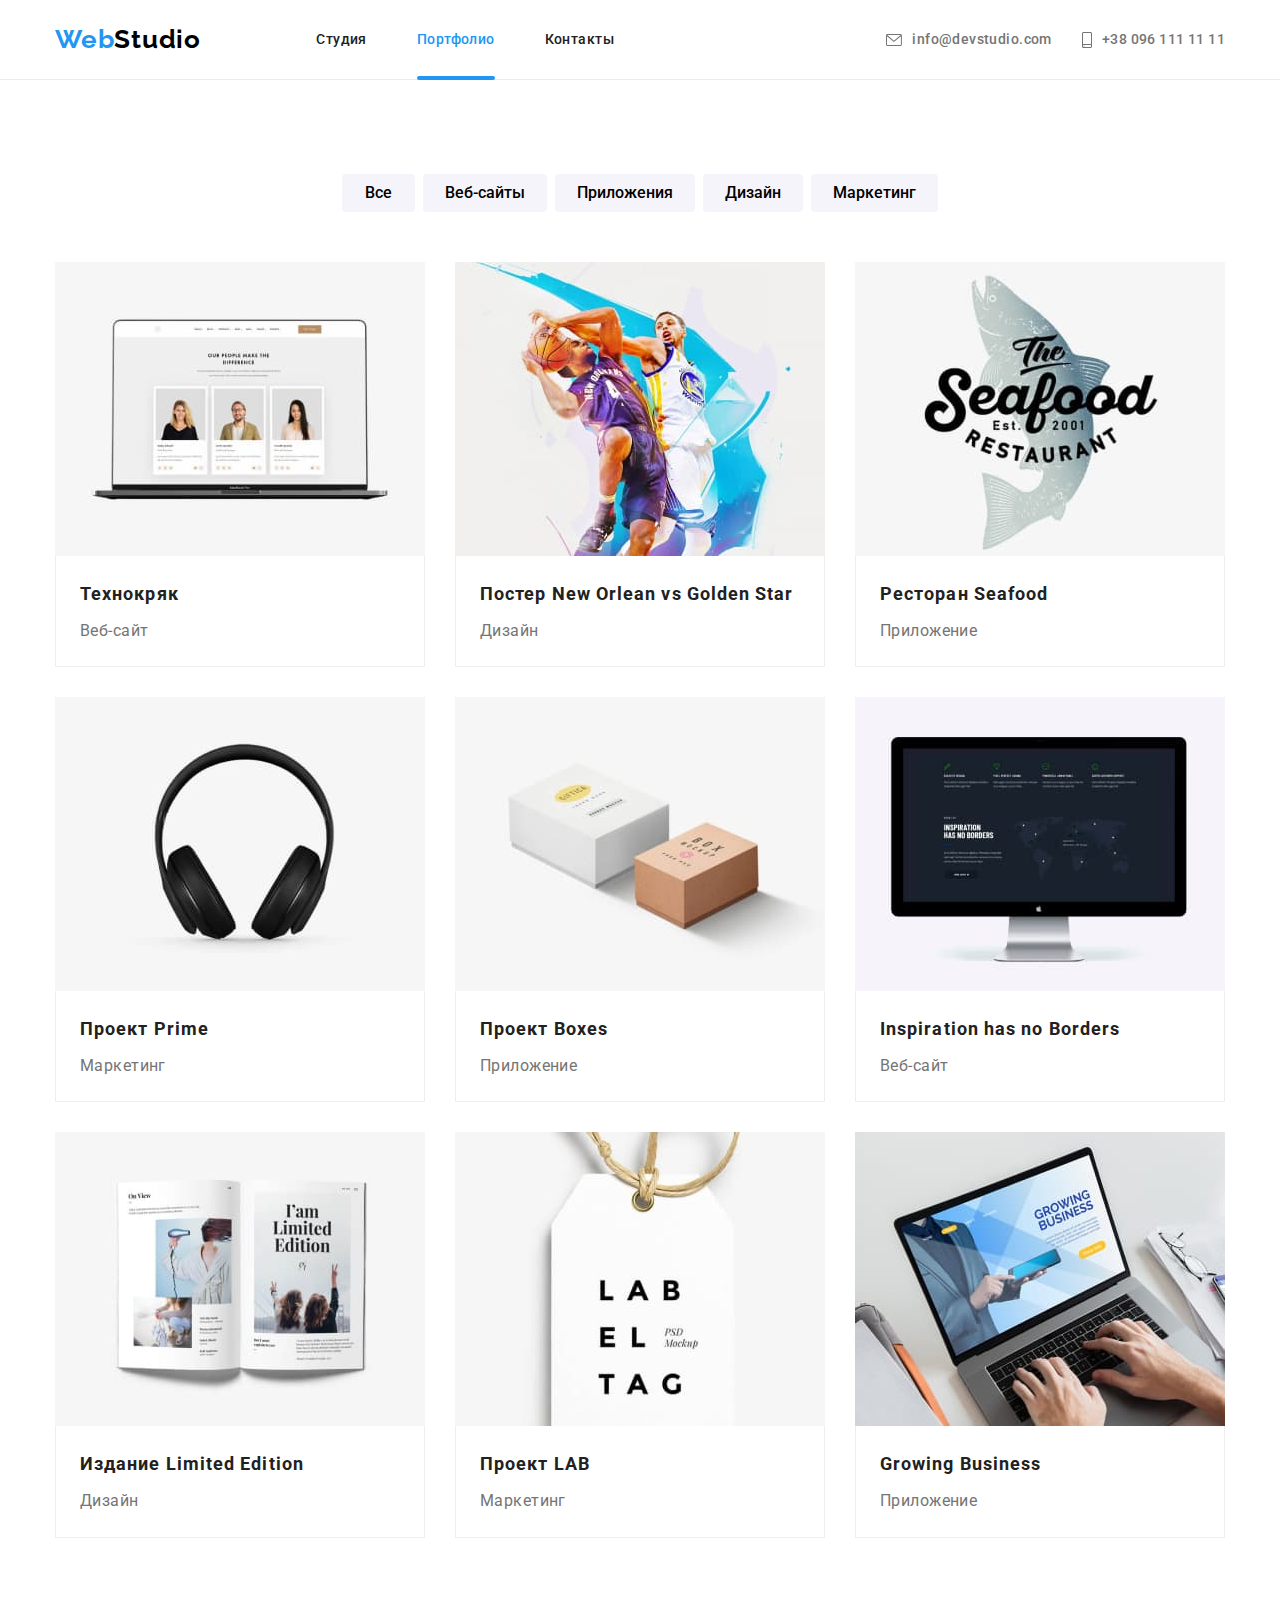
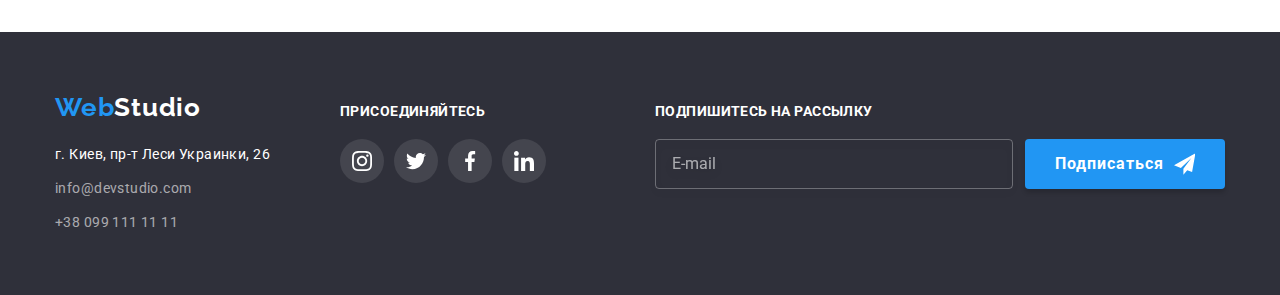
==== portfolio.html @ d661b248 "started" ====
<!DOCTYPE html>
<html lang="ru">

<head>
    <meta charset="UTF-8">
    <meta http-equiv="X-UA-Compatible" content="IE=edge">
    <meta name="viewport" content="width=device-width, initial-scale=1.0">
    <title>Портфолио</title>
    
    <link rel="preconnect" href="https://fonts.googleapis.com">
    <link rel="preconnect" href="https://fonts.gstatic.com" crossorigin>
    <link href="https://fonts.googleapis.com/css2?family=Montserrat:wght@400;700&family=Raleway:wght@700&family=Roboto:wght@400;500;700;900&display=swap" rel="stylesheet">
    <!-- Oleo Script -->
    <link rel="preconnect" href="https://fonts.googleapis.com">
    <link rel="preconnect" href="https://fonts.gstatic.com" crossorigin>
    <link href="https://fonts.googleapis.com/css2?family=Montserrat:wght@400;700&family=Oleo+Script:wght@400;700&family=Raleway:wght@700&family=Roboto:wght@400;500;700;900&display=swap" rel="stylesheet">
    <link rel="stylesheet" href="https://cdnjs.cloudflare.com/ajax/libs/modern-normalize/1.1.0/modern-normalize.min.css">
    <link rel="stylesheet" href="./css/common.css">
    <link rel="stylesheet" href="./css/portfolio.css">
    <link rel="stylesheet" href="https://cdnjs.cloudflare.com/ajax/libs/animate.css/4.1.1/animate.min.css" />
    <link href="https://unpkg.com/aos@2.3.1/dist/aos.css" rel="stylesheet">
</head>

<body>
    <!--Шапка сайта-->
    <header class="page-header">
        <div class="container">
            <a href="/" class="logo">
                <span class="logo-part-one" lang="en">Web</span><span class="logo-part-two" lang="en">Studio</span>
            </a>
            <!--Навигация-->
    
            <nav>
                <ul class="site-nav list">
                    <li class="site-nav-item"><a href="./index.html" class="site-nav-link">Студия</a></li>
                    <li class="site-nav-item "><a href="./portfolio.html" class="site-nav-link current">Портфолио</a></li>
                    <li class="site-nav-item"><a href="" class="site-nav-link">Контакты</a></li>
    
                </ul>
            </nav>
    
    
            <ul class="contacts list">
                <li class="contact"><a href="mailto:info@devstudio.com" class="contact-link"><svg class="contact-link-icon"
                            width="16" height="12">
                            <use href="./images/icons.svg#icon-envelope-hover"></use>
                        </svg>info@devstudio.com</a></li>
                <li class="contact"><a href="tel:+380961111111" class="contact-link"><svg class="contact-link-icon" width="10"
                            height="16">
                            <use href="./images/icons.svg#icon-smartphone"></use>
                        </svg>+38 096 111 11 11</a></li>
            </ul>
        </div>  
    </header>
    <main>
       <!-- Buttons -->
        <section class="portfolio section">
            <div class="container">
                <h1 class="visually-hidden" lang="ru">Портфолио</h1>
                    <ul class="buttons list">
                        <li class="btn-item"><button type="button" class="btn-portfolio">Все</button></li>
                        <li class="btn-item"><button type="button" class="btn-portfolio">Веб-сайты</button></li>
                        <li class="btn-item"><button type="button" class="btn-portfolio">Приложения</button></li>
                        <li class="btn-item"><button type="button" class="btn-portfolio">Дизайн</button></li>
                        <li class="btn-item"><button type="button" class="btn-portfolio">Маркетинг</button></li>
                    </ul>
        <!-- Projects -->

                    <ul class="projects list">
                        <li class="project-item">
                           
                            <a class="project-link" href="">
                                <div class="project-thumb">
                                <img width="370" src="./images-porfolio/pr1.jpg" alt="laptop">
                                <div class="project-actions"><p class="project-actions-text" lang="ru">Ресурс предлагает комплексные предложения с разным уровнем функционала и сервисов. Все это позволит посетителю получить
                                исчерпывающие сведения о компании или частном лице.</p>
                                </div>
                            </div>
                               
                                <div class="img-content">
                                    <h2 class="project-title">Технокряк</h2>
                                    <p class="project-description">Веб-сайт</p>
                                </div>
                            
                            </a>
                           
                        </li>
                        <li class="project-item">
                            <a class="project-link" href="">
                                <div class="project-thumb">
                                <img width="370" src="./images-porfolio/pr2.jpg" alt="Постер New Orlean">
                                <div class="project-actions">
                                    <p class="project-actions-text" lang="ru">Ресурс предлагает комплексные предложения с разным уровнем функционала и
                                        сервисов. Все это позволит посетителю получить
                                        исчерпывающие сведения о компании или частном лице.</p>
                                </div>
                                </div>
                                <div class="img-content">
                                    <h2 class="project-title">Постер New Orlean vs Golden Star</h2>
                                    <p class="project-description">Дизайн</p>
                                </div>
                                
                            </a>
                        </li>
                        <li class="project-item">
                            <a class="project-link" href="">
                                <div class="project-thumb">
                                <img width="370" src="./images-porfolio/pr3.jpg" alt="Ресторан Seafood">
                                <div class="project-actions">
                                    <p class="project-actions-text" lang="ru">Ресурс предлагает комплексные предложения с разным уровнем функционала и
                                        сервисов. Все это позволит посетителю получить
                                        исчерпывающие сведения о компании или частном лице.</p>
                                </div>
                                </div>
                                <div class="img-content">
                                    <h2 class="project-title">Ресторан Seafood</h2>
                                    <p class="project-description">Приложение</p>
                                </div>
                               
                            </a>
                        </li>
                        <li class="project-item">
                            <a class="project-link" href="">
                                <div class="project-thumb">
                                <img width="370" src="./images-porfolio/pr4.jpg" alt="Проект Prime">
                                <div class="project-actions">
                                    <p class="project-actions-text" lang="ru">Ресурс предлагает комплексные предложения с разным уровнем функционала и
                                        сервисов. Все это позволит посетителю получить
                                        исчерпывающие сведения о компании или частном лице.</p>
                                </div>
                                </div>
                                <div class="img-content">
                                    <h2 class="project-title">Проект Prime</h2>
                                    <p class="project-description">Маркетинг</p>
                                </div>
                                
                            </a>
                        </li>
                        <li class="project-item">
                            <a class="project-link" href="">
                                <div class="project-thumb">
                                <img width="370" src="./images-porfolio/pr5.jpg" alt="Проект Boxes">
                                <div class="project-actions">
                                    <p class="project-actions-text" lang="ru">Ресурс предлагает комплексные предложения с разным уровнем функционала и
                                        сервисов. Все это позволит посетителю получить
                                        исчерпывающие сведения о компании или частном лице.</p>
                                </div>
                                </div>
                                <div class="img-content">
                                    <h2 class="project-title">Проект Boxes</h2>
                                    <p class="project-description">Приложение</p>
                                </div>
                              
                            </a>
                        </li>
                        <li class="project-item">
                            <a class="project-link" href="">
                                <div class="project-thumb">
                                <img width="370" src="./images-porfolio/pr6.jpg" alt="Inspiration has no Borders">
                                <div class="project-actions">
                                    <p class="project-actions-text" lang="ru">Ресурс предлагает комплексные предложения с разным уровнем функционала и
                                        сервисов. Все это позволит посетителю получить
                                        исчерпывающие сведения о компании или частном лице.</p>
                                </div>
                                </div>
                                <div class="img-content">
                                    <h2 class="project-title">Inspiration has no Borders</h2>
                                    <p class="project-description">Веб-сайт</p>
                                </div>
                                
                            </a>
                        </li>
                        <li class="project-item">
                            <a class="project-link" href="">
                                <div class="project-thumb">
                                <img width="370" src="./images-porfolio/pr7.jpg" alt="Издание Limited Edition">
                                
                                    <div class="project-actions">
                                        <p class="project-actions-text" lang="ru">Ресурс предлагает комплексные предложения с разным уровнем функционала и
                                            сервисов. Все это позволит посетителю получить
                                            исчерпывающие сведения о компании или частном лице.</p>
                                    </div>
                                </div>
                                <div class="img-content">
                                    <h2 class="project-title">Издание Limited Edition</h2>
                                    <p class="project-description">Дизайн</p>
                                </div>
                                
                            </a>
                        </li>
                        <li class="project-item">
                            <a class="project-link" href="">
                                <div class="project-thumb">
                                <img width="370" src="./images-porfolio/pr8.jpg" alt="Проект LAB">
                                <div class="project-actions">
                                    <p class="project-actions-text" lang="ru">Ресурс предлагает комплексные предложения с разным уровнем функционала и
                                        сервисов. Все это позволит посетителю получить
                                        исчерпывающие сведения о компании или частном лице.</p>
                                </div>
                                </div>
                                <div class="img-content">
                                    <h2 class="project-title">Проект LAB</h2>
                                    <p class="project-description">Маркетинг</p>
                                </div>
                                
                            </a>
                        </li>
                        <li class="project-item">
                            <a class="project-link" href="">
                                <div class="project-thumb">
                                <img width="370" src="./images-porfolio/pr9.jpg" alt="Growing Business">
                                <div class="project-actions">
                                    <p class="project-actions-text" lang="ru">Ресурс предлагает комплексные предложения с разным уровнем функционала и
                                        сервисов. Все это позволит посетителю получить
                                        исчерпывающие сведения о компании или частном лице.</p>
                                </div>
                                </div>
                                <div class="img-content">
                                    <h2 class="project-title" lang="en">Growing Business</h2>
                                    <p class="project-description">Приложение</p>
                                </div>
                               
                            </a>
                        </li>
                    </ul>
            </div>
        </section>
    </main>

<!--Footer-->

<footer class="footer">
    <div class="container">




        <div class="logo-footer-container">
            <a href="/" class="logo-footer"><span class="logo-part-one" lang="en">Web</span><span
                    class="logo-part-three" lang="en">Studio</span> </a>
            <address class="adress">
                <ul class="contacts-footer list">
                    <li class="adress-footer"><span>г. Киев, пр-т Леси Украинки, 26</span></li>
                    <li class="adress-footer "><a href="mailto:info@devstudio.com"
                            class="contact-footer">info@devstudio.com</a></li>
                    <li><a href="tel:+380991111111" class="contact-footer">+38 099 111 11 11</a></li>
                </ul>
            </address>
        </div>




        <div class="soc">
            <h3 class="footer-soc-title">Присоединяйтесь</h3>
            <ul class="footer-soc list">
                <li class="footer-soc-item">
                    <a href="" class="footer-soc-link">
                        <svg class="footer-soc-icon" width="20" height="20">
                            <use href="./images/icons.svg#icon-instagram-footer-1">

                            </use>
                        </svg></a>
                </li>
                <li class="footer-soc-item">
                    <a href="" class="footer-soc-link">
                        <svg class="footer-soc-icon" width="20" height="20">
                            <use href="./images/icons.svg#icon-twitter-footer-2">

                            </use>
                        </svg></a>
                </li>
                <li class="footer-soc-item">
                    <a href="" class="footer-soc-link">
                        <svg class="footer-soc-icon" width="20" height="20">
                            <use href="./images/icons.svg#icon-facebook-footer-3">

                            </use>
                        </svg></a>
                </li>
                <li class="footer-soc-item">
                    <a href="" class="footer-soc-link">
                        <svg class="footer-soc-icon" width="20" height="20">
                            <use href="./images/icons.svg#icon-linkedin-footer-4">

                            </use>
                        </svg></a>
                </li>
            </ul>
        </div>

        <div class="subscribe-wrap">
            <h3 class="footer-soc-title">Подпишитесь на рассылку</h3>
            <form class="subscribe-form">

                <input class="subscribe-input" type="email" name="subscribe-email" placeholder="E-mail">

                <!-- кнопка -->
                <button type="submit" class="subscribe-btn">Подписаться
                    <svg class="subscribe-icon" width="24" height="24">
                        <use href="./images/icons.svg#icon-icon-send"></use>
                    </svg>
            </form>

        </div>

<script src="https://unpkg.com/aos@2.3.1/dist/aos.js"></script>
<script>
    AOS.init();
</script>
</body>

</html>
---- css/common.css ----
/* Стили общие */
:root {
    --primary-text-color: #757575;
    --title-text-color: #212121;
    --text-wh-color:#FFFFFF;
    --text-bl-color:#2196F3;
    --accent-color: #2196F3;
    --footer-contacts-color: rgba(255, 255, 255, 0.6);
    --primary-bg-color: #2196F3;
    --primary-bg-white-color: #FFFFFF;
    --primary-bg-grey-color: #2F303A;;
    --primary-bg-btn-color: #F5F4FA;
    --typical-magrin: 50px;
    
}

/* Скидывание стилей */

p,h1,h2,h3,h4,h5,h6 {
    margin: 0;
}

ul {
    margin: 0;
    padding-left: 0;
}

img{
    display: block;
    max-width: 100%;
    height: auto;
}

body {
font-family: 'Roboto', 'Oleo Script', 'sans-serif';

    font-size: 14px;
    line-height: 1.71;
    letter-spacing: 0.03em;
    background: var(--primary-bg-white-color);
    color: var(--primary-text-color);
   
}


.container {
    width: 1200px;
    padding-left: 15px;
    padding-right: 15px;
    margin: 0 auto;
}
/* Подчеркивание гиперссилок убрал */
a{text-decoration: none;}


.list {
    list-style: none;
    padding: 0;
    margin: 0;
}

.visually-hidden {
    position: absolute;
    white-space: nowrap;
    width: 1px;
    height: 1px;
    overflow: hidden;
    border: 0;
    padding: 0;
    clip: rect(0 0 0 0);
    clip-path: inset(50%);
    margin: -1px;
}

/* WebStudio */
.logo{

    font-family: 'Raleway','Oleo Script','sans';
    font-weight: 700;
    font-size: 26px;
    line-height: 1.19;
    letter-spacing: 0.03em;
    margin-right: 93px;
}

.logo-part-one {
    color: var(--accent-color);
}
.logo-part-two {
    color: #000000;
}
.logo-part-three {
    color:var(--text-wh-color);
    
}

/* Навигация */

 
.page-header .container{
    display: flex;
    align-items: center;
    justify-content:space-between;
}
.page-header{
    border-bottom:1px solid #ECECEC;

}

.site-nav{
    display: flex;
    align-items: center;
    margin-right: 250px;
}

.site-nav-link{
    font-weight:500;
    color: var(--title-text-color);
    padding-top: 32px;
    padding-bottom: 32px;
    padding-top: 32px;
    display: block;
    line-height: 1.1;
    transition: color 250ms cubic-bezier(0.4, 0, 0.2, 1)
}




.site-nav-link.current::after{
position: absolute;
bottom: -1px;
left: 0;
content: "";
width: 100%;
height: 4px;
background: currentColor;
border-radius: 2px;
}




.site-nav-item:not(:last-child) {
margin-right: 50px;
}
.site-nav-link:hover,
.site-nav-link:focus {
    color: var(--accent-color);
}
.site-nav-link.current {
    color: var(--primary-bg-color);
    
}
.site-nav-link{
    position: relative;
}


.contact-link{
    display: flex;
    align-items: center;
    transition: color 250ms cubic-bezier(0.4, 0, 0.2, 1)
}

.contact-link-icon{
    margin-right: 10px;
}
.contact-link {
    font-weight: 500;
    color: var(--primary-text-color);
}
.contact-link:hover,
.contact-link:focus {
    color: var(--text-bl-color);
   
}

.contact-link{
fill: #757575;
}

.contact-link:hover .contact-link-icon{
    fill:currentColor;
}

/* Cекции  */
.section {
    padding: 94px 0;
}

/* footer */

.logo-footer {

    font-family: 'Raleway', 'Oleo Script', 'sans';
    font-weight: 700;
    font-size: 26px;
    line-height: 1.19;
    letter-spacing: 0.03em;
}

.footer{
    background-color: var(--primary-bg-grey-color);
    padding-top: 60px;
    padding-bottom: 60px;
    
    
 
}
.adress-footer{
    font-style: normal;
    font-weight: 400;
    font-size: 14px;
    line-height: 1.71;
    letter-spacing: 0.03em;
    color: var(--primary-bg-white-color);
    margin-bottom: 10px;
}

.contacts.list{
    display: flex;
}


.contacts.list .contact:not(:last-child){
    margin-right: 30px;
}

.contact-footer{

color: rgba(255, 255, 255, 0.6);
font-style: normal;
transition: color 250ms cubic-bezier(0.4, 0, 0.2, 1)

}
.contact-footer:hover,
.contact-footer:focus{
    color: var(--text-bl-color);
}

.contacts-footer{
    display: flex;
    flex-direction: column;
 
    
}

.adress-footer:not(:last-child){
 margin-bottom: 10px;   
}

.adress{margin-top: 20px;}

.footer-soc-cont{

   display: block;
   width: 206px;
}



.footer-soc-title{
    font-size: 14px;
    line-height: 1.14;
    text-transform: uppercase;
    color: var(--text-wh-color);
    font-weight: 700;
    margin-bottom: 20px;
    margin-top: 12px;
}

.footer-soc.list{
    display: flex;
    justify-content: center;
    align-items: center;
    gap: 10px;
}

.footer-soc-item{
    display: flex;
    align-items: center;
    border-radius: 50%;
    background: rgba(255, 255, 255, 0.1);
    width: 44px;
    height: 44px;
}


.footer-soc-link{
    display: flex;
    justify-content: center;
    align-items: center;
    width: 100%;
    height: 100%;
    border-radius: 50%;
    transition: background-color 250ms cubic-bezier(0.4, 0, 0.2, 1);
}

.footer-soc-icon{
    fill: white;
}

.footer-soc-link:hover,
.footer-soc-link:focus {
    background-color: var(--accent-color);
    border-radius: 50%;
}

.footer .container{
    display: flex;
    justify-content: center;
    align-items: flex-start;
}

.logo-footer-container{
    margin-right: 70px;
}



/* Модальное окно внизу!!!! */






.subscribe-btn {

    background: var(--accent-color);
    box-shadow: 0px 4px 4px rgba(0, 0, 0, 0.15);
    border-radius: 4px;
    width: 200px;
    height: 50px;
    line-height: 1.88;
    font-size: 16px;
    font-weight: 700;
    align-items: center;
    text-align: center;
    letter-spacing: 0.06em;
    display: flex;
    padding: 10px 30px;
    color: var(--text-wh-color);
    border: 0;
    transition: background-color 250ms cubic-bezier(0.4, 0, 0.2, 1);
    cursor: pointer;
}


.subscribe-btn:hover {
    background: #188CE8;
}


.subscribe-icon {
    fill: #FFFFFF;
    margin-left: 10px;
}


.subscribe-input {
    background-color: transparent;
    width: 358px;
    height: 50px;
    border: 1px solid rgba(255, 255, 255, 0.3);
    filter: drop-shadow(0px 4px 4px rgba(0, 0, 0, 0.15));
    border-radius: 4px;
    color: var(--text-wh-color);
    padding: 15px 16px;
    margin-right: 12px;
    transition: border-color 250ms cubic-bezier(0.4, 0, 0.2, 1);
}


.subscribe-input:focus {
    outline: 1px solid var(--primary-bg-white-color);
}

.subscribe-input:focus::placeholder {
    color: var(--text-wh-color);
}

.subscribe-input::placeholder {

    font-size: 16px;
    line-height: 1.25;
    color: rgba(255, 255, 255, 0.6);
    background-color: transparent;
    transition: color 250ms cubic-bezier(0.4, 0, 0.2, 1);
}

.subscribe-form {
    display: flex;
    justify-content: center;
    align-items: center;
}


.subscribe-wrap {
    margin-left: auto;
    margin-right: 0;
}
---- css/portfolio.css ----
/* стили для portfolio.html */


/* Buttons */

.buttons{
display: flex;
justify-content: center;
align-content: center;
margin-bottom: 50px;

}

.btn-filtres{
border: 0;
}


.btn-portfolio{
    /* шрифт кнопки */
    display:inline-block;
    font-family:inherit;
    font-weight: 500;
    font-size: 16px;
    line-height: 1.62;
    min-width: 73px;
    border: 0;
    padding: 6px 22px;
   
    /* фон кнопки */
    background: #F5F4FA;
    border-radius: 4px;
    transition: background-color 250ms cubic-bezier(0.4, 0, 0.2, 1), color 250ms cubic-bezier(0.4, 0, 0.2, 1), box-shadow 250ms cubic-bezier(0.4, 0, 0.2, 1) ;
}

.btn-item:not(:last-child){
    margin-right: 8px;
  
}


.btn-portfolio:hover,
.btn-portfolio:focus{
    font-weight: 500;
    font-size: 16px;
    line-height: 1.62;
    color: var(--text-wh-color);
    background: var(--primary-bg-color);
    cursor: pointer;
    box-shadow: 0px 3px 1px rgba(0, 0, 0, 0.1), 0px 1px 2px rgba(0, 0, 0, 0.08), 0px 2px 2px rgba(0, 0, 0, 0.12);
    border-radius: 4px;
}
/*  Projects */


.projects.list{
    display: flex;
    flex-wrap: wrap;
     gap: 30px; 
    
}


.project-item {
    flex-basis: calc((100% - 90px) / 3);
    transition: box-shadow 250ms cubic-bezier(0.4, 0, 0.2, 1);
    }


.project-link:hover,
.project-link:focus {
    display: block;
    box-shadow: 0px 1px 1px rgba(0, 0, 0, 0.12), 0px 4px 4px rgba(0, 0, 0, 0.06), 1px 4px 6px rgba(0, 0, 0, 0.16);
}

.project-link:hover .project-actions-text,
.project-link:focus .project-actions-text {
            transform: translateY(0);
        }

.project-thumb {
    position: relative;
    overflow: hidden;
    }


 .project-actions-text {
    position: absolute;
    top: 0;
    transform: translateY(100%);
    transition: transform 250ms cubic-bezier(0.4, 0, 0.2, 1);
    height: 100%;
    color: var(--text-wh-color);
    font-size: 18px;
    line-height: 1.55;
    padding-left:24px;
    padding-right: 24px;
    background: rgba(33, 150, 243, 0.9);
    display: flex;
    justify-content: center;
    align-items: center;
 
    }






.img-content{
    padding: 20px 24px;
    border: 1px solid #EEEEEE;
    border-top: 0;
    min-width: 370px;
}



.projects-main{
    padding-top: 34px;
}


.project-title{
    font-weight: 700;
    font-size: 18px;
    line-height: 2; 
    letter-spacing: 0.06em;
    color: var(--title-text-color);
    margin-bottom: 4px;
}

.project-description{
    font-size: 16px;
    line-height: 1.88;
    color: var(--primary-text-color);
}
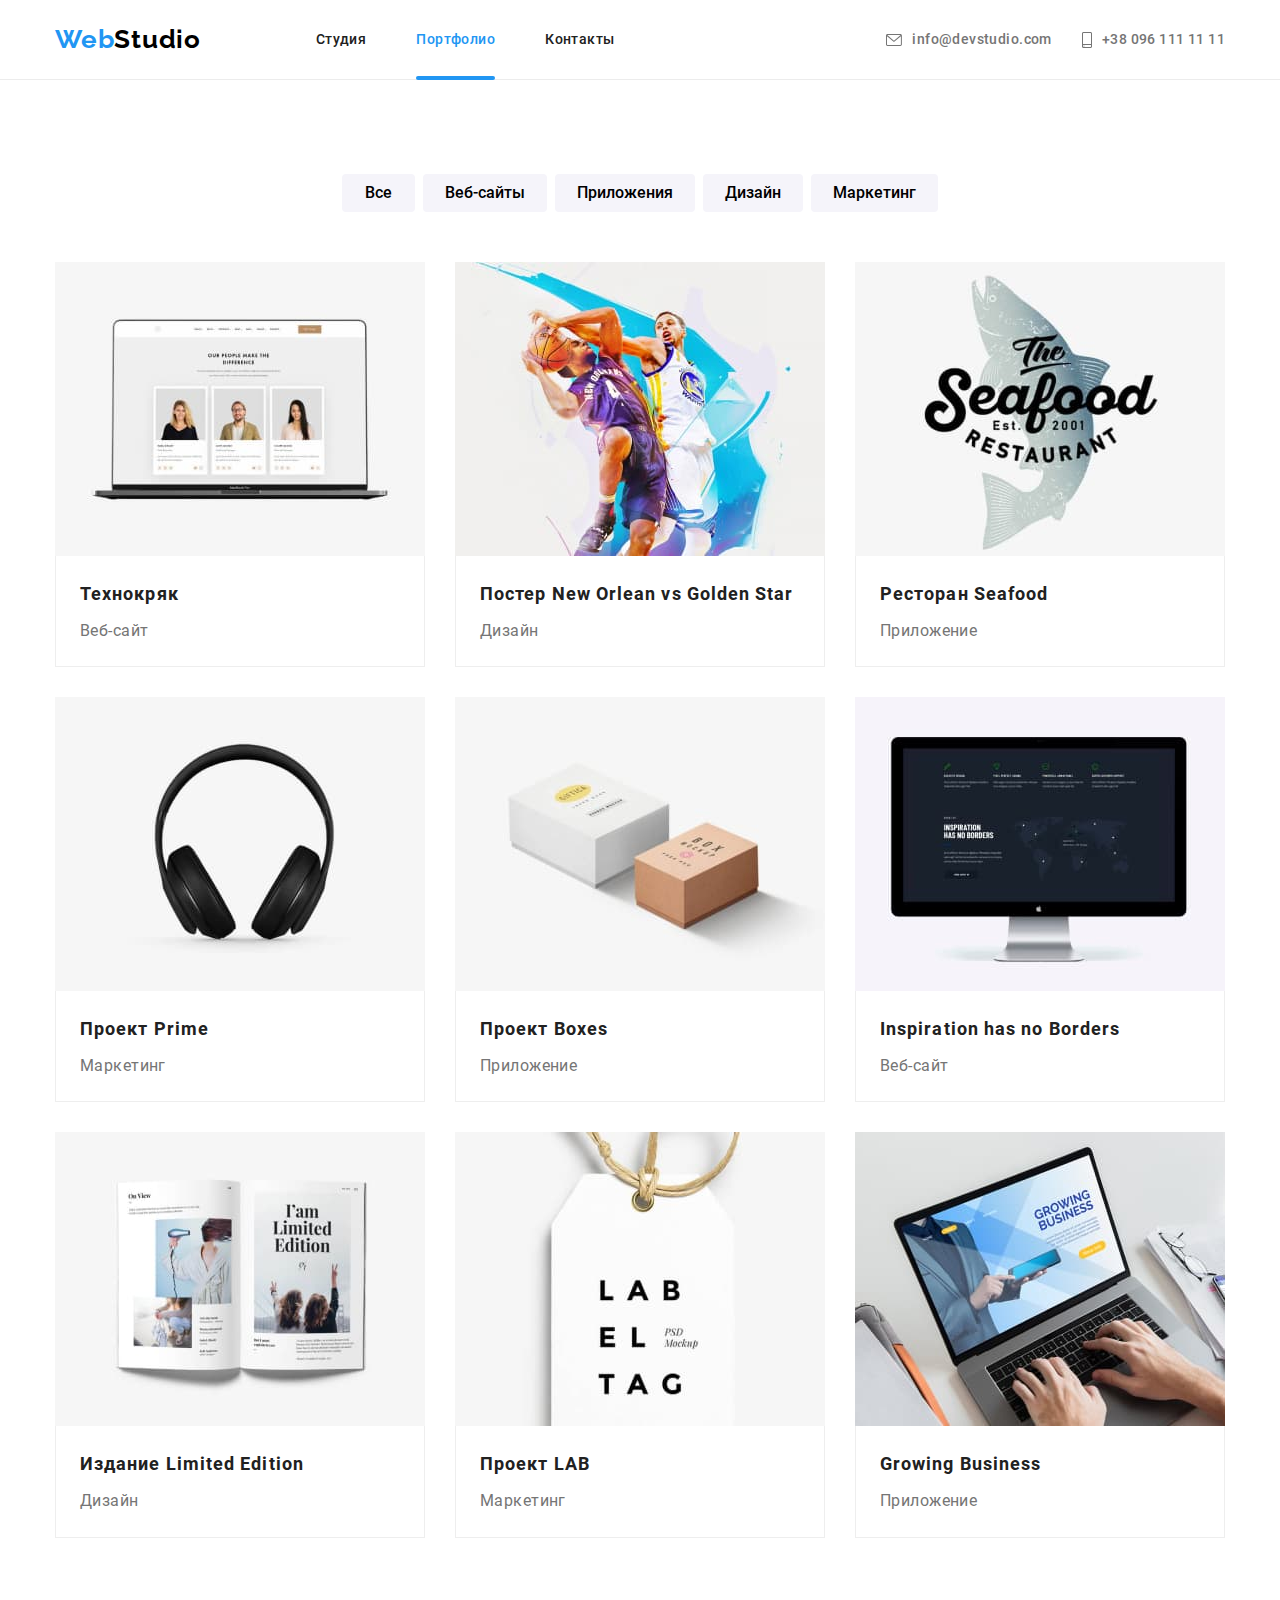
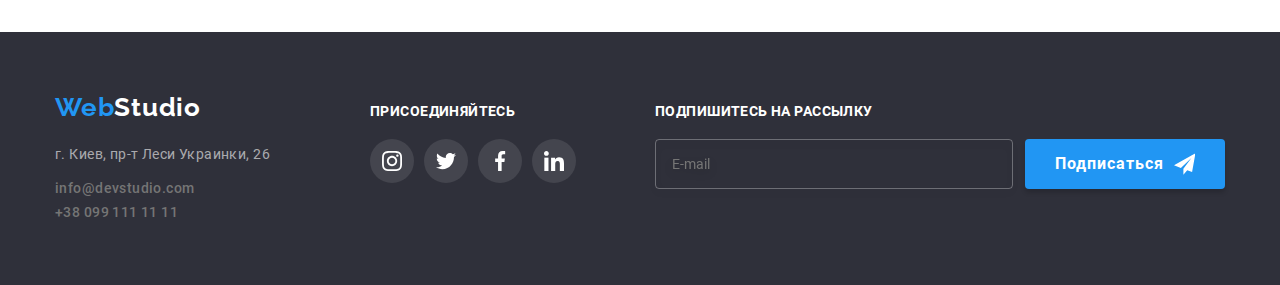
==== commit ea32bd7c: "created" ====
--- a/portfolio.html
+++ b/portfolio.html
@@ -6,16 +6,21 @@
     <meta http-equiv="X-UA-Compatible" content="IE=edge">
     <meta name="viewport" content="width=device-width, initial-scale=1.0">
     <title>Портфолио</title>
-    
+
     <link rel="preconnect" href="https://fonts.googleapis.com">
     <link rel="preconnect" href="https://fonts.gstatic.com" crossorigin>
-    <link href="https://fonts.googleapis.com/css2?family=Montserrat:wght@400;700&family=Raleway:wght@700&family=Roboto:wght@400;500;700;900&display=swap" rel="stylesheet">
+    <link
+        href="https://fonts.googleapis.com/css2?family=Montserrat:wght@400;700&family=Raleway:wght@700&family=Roboto:wght@400;500;700;900&display=swap"
+        rel="stylesheet">
     <!-- Oleo Script -->
     <link rel="preconnect" href="https://fonts.googleapis.com">
     <link rel="preconnect" href="https://fonts.gstatic.com" crossorigin>
-    <link href="https://fonts.googleapis.com/css2?family=Montserrat:wght@400;700&family=Oleo+Script:wght@400;700&family=Raleway:wght@700&family=Roboto:wght@400;500;700;900&display=swap" rel="stylesheet">
-    <link rel="stylesheet" href="https://cdnjs.cloudflare.com/ajax/libs/modern-normalize/1.1.0/modern-normalize.min.css">
-    <link rel="stylesheet" href="./css/common.css">
+    <link
+        href="https://fonts.googleapis.com/css2?family=Montserrat:wght@400;700&family=Oleo+Script:wght@400;700&family=Raleway:wght@700&family=Roboto:wght@400;500;700;900&display=swap"
+        rel="stylesheet">
+    <link rel="stylesheet"
+        href="https://cdnjs.cloudflare.com/ajax/libs/modern-normalize/1.1.0/modern-normalize.min.css">
+    <link rel="stylesheet" href="./css/main.min.css" />
     <link rel="stylesheet" href="./css/portfolio.css">
     <link rel="stylesheet" href="https://cdnjs.cloudflare.com/ajax/libs/animate.css/4.1.1/animate.min.css" />
     <link href="https://unpkg.com/aos@2.3.1/dist/aos.css" rel="stylesheet">
@@ -23,210 +28,248 @@
 
 <body>
     <!--Шапка сайта-->
-    <header class="page-header">
+    <!--Шапка сайта-->
+    <header class="header">
         <div class="container">
-            <a href="/" class="logo">
-                <span class="logo-part-one" lang="en">Web</span><span class="logo-part-two" lang="en">Studio</span>
+
+
+            <a href="/" class="logo" lang="en">Web<span class="logo--color-black" lang="en">Studio</span>
             </a>
             <!--Навигация-->
-    
+
             <nav>
-                <ul class="site-nav list">
-                    <li class="site-nav-item"><a href="./index.html" class="site-nav-link">Студия</a></li>
-                    <li class="site-nav-item "><a href="./portfolio.html" class="site-nav-link current">Портфолио</a></li>
-                    <li class="site-nav-item"><a href="" class="site-nav-link">Контакты</a></li>
-    
+                <ul class="nav list">
+                    <li class="nav__item"><a href="./index.html" class="nav__link">Студия</a>
+                        <div class="nav__line"></div>
+                    </li>
+                    <li class="nav__item"><a href="./portfolio.html" class="nav__link nav__link--current ">Портфолио</a>
+                        <div class="nav__line"></div>
+                    </li>
+                    <li class="nav__item"><a href="" class="nav__link">Контакты</a>
+                        <div class="nav__line"></div>
+                    </li>
+
                 </ul>
             </nav>
-    
-    
-            <ul class="contacts list">
-                <li class="contact"><a href="mailto:info@devstudio.com" class="contact-link"><svg class="contact-link-icon"
-                            width="16" height="12">
+
+
+            <ul class="contact list">
+                <li class="contact__item"><a href="mailto:info@devstudio.com" class="contact__link"><svg
+                            class="contact__icon" width="16" height="12">
                             <use href="./images/icons.svg#icon-envelope-hover"></use>
                         </svg>info@devstudio.com</a></li>
-                <li class="contact"><a href="tel:+380961111111" class="contact-link"><svg class="contact-link-icon" width="10"
-                            height="16">
+                <li class="contact__item"><a href="tel:+380961111111" class="contact__link"><svg class="contact__icon"
+                            width="10" height="16">
                             <use href="./images/icons.svg#icon-smartphone"></use>
                         </svg>+38 096 111 11 11</a></li>
             </ul>
-        </div>  
+        </div>
+
     </header>
     <main>
-       <!-- Buttons -->
+        <!-- Buttons -->
         <section class="portfolio section">
             <div class="container">
                 <h1 class="visually-hidden" lang="ru">Портфолио</h1>
-                    <ul class="buttons list">
-                        <li class="btn-item"><button type="button" class="btn-portfolio">Все</button></li>
-                        <li class="btn-item"><button type="button" class="btn-portfolio">Веб-сайты</button></li>
-                        <li class="btn-item"><button type="button" class="btn-portfolio">Приложения</button></li>
-                        <li class="btn-item"><button type="button" class="btn-portfolio">Дизайн</button></li>
-                        <li class="btn-item"><button type="button" class="btn-portfolio">Маркетинг</button></li>
-                    </ul>
-        <!-- Projects -->
-
-                    <ul class="projects list">
-                        <li class="project-item">
-                           
-                            <a class="project-link" href="">
-                                <div class="project-thumb">
+                <ul class="portfolio__list list">
+                    <li class="portfolio__item"><button type="button" class="portfolio__btn">Все</button></li>
+                    <li class="portfolio__item"><button type="button" class="portfolio__btn">Веб-сайты</button></li>
+                    <li class="portfolio__item"><button type="button" class="portfolio__btn">Приложения</button></li>
+                    <li class="portfolio__item"><button type="button" class="portfolio__btn">Дизайн</button></li>
+                    <li class="portfolio__item"><button type="button" class="portfolio__btn">Маркетинг</button></li>
+                </ul>
+                <!-- Projects -->
+
+                <ul class="project__list list">
+                    <li class="project__item">
+
+                        <a class="project__link" href="">
+                            <div class="project__thumb">
                                 <img width="370" src="./images-porfolio/pr1.jpg" alt="laptop">
-                                <div class="project-actions"><p class="project-actions-text" lang="ru">Ресурс предлагает комплексные предложения с разным уровнем функционала и сервисов. Все это позволит посетителю получить
-                                исчерпывающие сведения о компании или частном лице.</p>
-                                </div>
-                            </div>
-                               
-                                <div class="img-content">
-                                    <h2 class="project-title">Технокряк</h2>
-                                    <p class="project-description">Веб-сайт</p>
-                                </div>
-                            
-                            </a>
-                           
-                        </li>
-                        <li class="project-item">
-                            <a class="project-link" href="">
-                                <div class="project-thumb">
+                                <div class="background__wrap">
+                                    <p class="background__text" lang="ru">Ресурс предлагает комплексные предложения с
+                                        разным уровнем
+                                        функционала и сервисов. Все это позволит посетителю получить
+                                        исчерпывающие сведения о компании или частном лице.</p>
+                                </div>
+                            </div>
+
+                            <div class="project-wrap__container">
+                                <h2 class="project-wrap__title">Технокряк</h2>
+                                <p class="project-wrap__text">Веб-сайт</p>
+                            </div>
+
+                        </a>
+
+                    </li>
+                    <li class="project__item">
+
+                        <a class="project__link" href="">
+                            <div class="project__thumb">
                                 <img width="370" src="./images-porfolio/pr2.jpg" alt="Постер New Orlean">
-                                <div class="project-actions">
-                                    <p class="project-actions-text" lang="ru">Ресурс предлагает комплексные предложения с разным уровнем функционала и
-                                        сервисов. Все это позволит посетителю получить
-                                        исчерпывающие сведения о компании или частном лице.</p>
-                                </div>
-                                </div>
-                                <div class="img-content">
-                                    <h2 class="project-title">Постер New Orlean vs Golden Star</h2>
-                                    <p class="project-description">Дизайн</p>
-                                </div>
-                                
-                            </a>
-                        </li>
-                        <li class="project-item">
-                            <a class="project-link" href="">
-                                <div class="project-thumb">
+                                <div class="background__wrap">
+                                    <p class="background__text" lang="ru">Ресурс предлагает комплексные предложения с
+                                        разным уровнем
+                                        функционала и
+                                        сервисов. Все это позволит посетителю получить
+                                        исчерпывающие сведения о компании или частном лице.</p>
+                                </div>
+                            </div>
+                            <div class="project-wrap__container">
+                                <h2 class="project-wrap__title">Постер New Orlean vs Golden Star</h2>
+                                <p class="project-wrap__text">Дизайн</p>
+                            </div>
+
+                        </a>
+                    </li>
+                    <li class="project__item">
+
+                        <a class="project__link" href="">
+                            <div class="project__thumb">
                                 <img width="370" src="./images-porfolio/pr3.jpg" alt="Ресторан Seafood">
-                                <div class="project-actions">
-                                    <p class="project-actions-text" lang="ru">Ресурс предлагает комплексные предложения с разным уровнем функционала и
-                                        сервисов. Все это позволит посетителю получить
-                                        исчерпывающие сведения о компании или частном лице.</p>
-                                </div>
-                                </div>
-                                <div class="img-content">
-                                    <h2 class="project-title">Ресторан Seafood</h2>
-                                    <p class="project-description">Приложение</p>
-                                </div>
-                               
-                            </a>
-                        </li>
-                        <li class="project-item">
-                            <a class="project-link" href="">
-                                <div class="project-thumb">
+                                <div class="background__wrap">
+                                    <p class="background__text" lang="ru">Ресурс предлагает комплексные предложения с
+                                        разным уровнем
+                                        функционала и
+                                        сервисов. Все это позволит посетителю получить
+                                        исчерпывающие сведения о компании или частном лице.</p>
+                                </div>
+                            </div>
+                            <div class="project-wrap__container">
+                                <h2 class="project-wrap__title">Ресторан Seafood</h2>
+                                <p class="project-wrap__text">Приложение</p>
+                            </div>
+
+                        </a>
+                    </li>
+                    <li class="project__item">
+
+                        <a class="project__link" href="">
+                            <div class="project__thumb">
                                 <img width="370" src="./images-porfolio/pr4.jpg" alt="Проект Prime">
-                                <div class="project-actions">
-                                    <p class="project-actions-text" lang="ru">Ресурс предлагает комплексные предложения с разным уровнем функционала и
-                                        сервисов. Все это позволит посетителю получить
-                                        исчерпывающие сведения о компании или частном лице.</p>
-                                </div>
-                                </div>
-                                <div class="img-content">
-                                    <h2 class="project-title">Проект Prime</h2>
-                                    <p class="project-description">Маркетинг</p>
-                                </div>
-                                
-                            </a>
-                        </li>
-                        <li class="project-item">
-                            <a class="project-link" href="">
-                                <div class="project-thumb">
+                                <div class="background__wrap">
+                                    <p class="background__text" lang="ru">Ресурс предлагает комплексные предложения с
+                                        разным уровнем
+                                        функционала и
+                                        сервисов. Все это позволит посетителю получить
+                                        исчерпывающие сведения о компании или частном лице.</p>
+                                </div>
+                            </div>
+                            <div class="project-wrap__container">
+                                <h2 class="project-wrap__title">Проект Prime</h2>
+                                <p class="project-wrap__text">Маркетинг</p>
+                            </div>
+
+                        </a>
+                    </li>
+                    <li class="project__item">
+
+                        <a class="project__link" href="">
+                            <div class="project__thumb">
                                 <img width="370" src="./images-porfolio/pr5.jpg" alt="Проект Boxes">
-                                <div class="project-actions">
-                                    <p class="project-actions-text" lang="ru">Ресурс предлагает комплексные предложения с разным уровнем функционала и
-                                        сервисов. Все это позволит посетителю получить
-                                        исчерпывающие сведения о компании или частном лице.</p>
-                                </div>
-                                </div>
-                                <div class="img-content">
-                                    <h2 class="project-title">Проект Boxes</h2>
-                                    <p class="project-description">Приложение</p>
-                                </div>
-                              
-                            </a>
-                        </li>
-                        <li class="project-item">
-                            <a class="project-link" href="">
-                                <div class="project-thumb">
+                                <div class="background__wrap">
+                                    <p class="background__text" lang="ru">Ресурс предлагает комплексные предложения с
+                                        разным уровнем
+                                        функционала и
+                                        сервисов. Все это позволит посетителю получить
+                                        исчерпывающие сведения о компании или частном лице.</p>
+                                </div>
+                            </div>
+                            <div class="project-wrap__container">
+                                <h2 class="project-wrap__title">Проект Boxes</h2>
+                                <p class="project-wrap__text">Приложение</p>
+                            </div>
+
+                        </a>
+                    </li>
+                    <li class="project__item">
+
+                        <a class="project__link" href="">
+                            <div class="project__thumb">
                                 <img width="370" src="./images-porfolio/pr6.jpg" alt="Inspiration has no Borders">
-                                <div class="project-actions">
-                                    <p class="project-actions-text" lang="ru">Ресурс предлагает комплексные предложения с разным уровнем функционала и
-                                        сервисов. Все это позволит посетителю получить
-                                        исчерпывающие сведения о компании или частном лице.</p>
-                                </div>
-                                </div>
-                                <div class="img-content">
-                                    <h2 class="project-title">Inspiration has no Borders</h2>
-                                    <p class="project-description">Веб-сайт</p>
-                                </div>
-                                
-                            </a>
-                        </li>
-                        <li class="project-item">
-                            <a class="project-link" href="">
-                                <div class="project-thumb">
+                                <div class="background__wrap">
+                                    <p class="background__text" lang="ru">Ресурс предлагает комплексные предложения с
+                                        разным уровнем
+                                        функционала и
+                                        сервисов. Все это позволит посетителю получить
+                                        исчерпывающие сведения о компании или частном лице.</p>
+                                </div>
+                            </div>
+                            <div class="project-wrap__container">
+                                <h2 class="project-wrap__title">Inspiration has no Borders</h2>
+                                <p class="project-wrap__text">Веб-сайт</p>
+                            </div>
+
+                        </a>
+                    </li>
+                    <li class="project__item">
+
+                        <a class="project__link" href="">
+                            <div class="project__thumb">
                                 <img width="370" src="./images-porfolio/pr7.jpg" alt="Издание Limited Edition">
-                                
-                                    <div class="project-actions">
-                                        <p class="project-actions-text" lang="ru">Ресурс предлагает комплексные предложения с разным уровнем функционала и
-                                            сервисов. Все это позволит посетителю получить
-                                            исчерпывающие сведения о компании или частном лице.</p>
-                                    </div>
-                                </div>
-                                <div class="img-content">
-                                    <h2 class="project-title">Издание Limited Edition</h2>
-                                    <p class="project-description">Дизайн</p>
-                                </div>
-                                
-                            </a>
-                        </li>
-                        <li class="project-item">
-                            <a class="project-link" href="">
-                                <div class="project-thumb">
+
+                                <div class="background__wrap">
+                                    <p class="background__text" lang="ru">Ресурс предлагает комплексные предложения с
+                                        разным уровнем
+                                        функционала и
+                                        сервисов. Все это позволит посетителю получить
+                                        исчерпывающие сведения о компании или частном лице.</p>
+                                </div>
+                            </div>
+                            <div class="project-wrap__container">
+                                <h2 class="project-wrap__title">Издание Limited Edition</h2>
+                                <p class="project-wrap__text">Дизайн</p>
+                            </div>
+
+                        </a>
+                    </li>
+                    <li class="project__item">
+
+                        <a class="project__link" href="">
+                            <div class="project__thumb">
                                 <img width="370" src="./images-porfolio/pr8.jpg" alt="Проект LAB">
-                                <div class="project-actions">
-                                    <p class="project-actions-text" lang="ru">Ресурс предлагает комплексные предложения с разным уровнем функционала и
-                                        сервисов. Все это позволит посетителю получить
-                                        исчерпывающие сведения о компании или частном лице.</p>
-                                </div>
-                                </div>
-                                <div class="img-content">
-                                    <h2 class="project-title">Проект LAB</h2>
-                                    <p class="project-description">Маркетинг</p>
-                                </div>
-                                
-                            </a>
-                        </li>
-                        <li class="project-item">
-                            <a class="project-link" href="">
-                                <div class="project-thumb">
+                                <div class="background__wrap">
+                                    <p class="background__text" lang="ru">Ресурс предлагает комплексные предложения с
+                                        разным уровнем
+                                        функционала и
+                                        сервисов. Все это позволит посетителю получить
+                                        исчерпывающие сведения о компании или частном лице.</p>
+                                </div>
+                            </div>
+                            <div class="project-wrap__container">
+                                <h2 class="project-wrap__title">Проект LAB</h2>
+                                <p class="project-wrap__text">Маркетинг</p>
+                            </div>
+
+                        </a>
+                    </li>
+                    <li class="project__item">
+
+                        <a class="project__link" href="">
+                            <div class="project__thumb">
                                 <img width="370" src="./images-porfolio/pr9.jpg" alt="Growing Business">
-                                <div class="project-actions">
-                                    <p class="project-actions-text" lang="ru">Ресурс предлагает комплексные предложения с разным уровнем функционала и
-                                        сервисов. Все это позволит посетителю получить
-                                        исчерпывающие сведения о компании или частном лице.</p>
-                                </div>
-                                </div>
-                                <div class="img-content">
-                                    <h2 class="project-title" lang="en">Growing Business</h2>
-                                    <p class="project-description">Приложение</p>
-                                </div>
-                               
-                            </a>
-                        </li>
-                    </ul>
+                                <div class="background__wrap">
+                                    <p class="background__text" lang="ru">Ресурс предлагает комплексные предложения с
+                                        разным уровнем
+                                        функционала и
+                                        сервисов. Все это позволит посетителю получить
+                                        исчерпывающие сведения о компании или частном лице.</p>
+                                </div>
+                            </div>
+                            <div class="project-wrap__container">
+                                <h2 class="project-wrap__title" lang="en">Growing Business</h2>
+                                <p class="project-wrap__text">Приложение</p>
+                            </div>
+
+                        </a>
+                    </li>
+                </ul>
             </div>
         </section>
     </main>
 
+    <!--Footer-->
+
 <!--Footer-->
 
 <footer class="footer">
@@ -235,15 +278,16 @@
 
 
 
-        <div class="logo-footer-container">
-            <a href="/" class="logo-footer"><span class="logo-part-one" lang="en">Web</span><span
-                    class="logo-part-three" lang="en">Studio</span> </a>
+        <div class="logo__wrap">
+            <a href="/" class="logo" lang="en">Web<span class="logo--color-white" lang="en">Studio</span>
+            </a>
             <address class="adress">
-                <ul class="contacts-footer list">
-                    <li class="adress-footer"><span>г. Киев, пр-т Леси Украинки, 26</span></li>
-                    <li class="adress-footer "><a href="mailto:info@devstudio.com"
-                            class="contact-footer">info@devstudio.com</a></li>
-                    <li><a href="tel:+380991111111" class="contact-footer">+38 099 111 11 11</a></li>
+                <ul class="contact list contact--flex contact--fonts">
+                    <li class="contact__item contact__item--margin"><span>г. Киев, пр-т Леси Украинки, 26</span>
+                    </li>
+                    <li class="contact__item "><a href="mailto:info@devstudio.com"
+                            class="contact__link">info@devstudio.com</a></li>
+                    <li><a href="tel:+380991111111" class="contact__link">+38 099 111 11 11</a></li>
                 </ul>
             </address>
         </div>
@@ -252,35 +296,35 @@
 
 
         <div class="soc">
-            <h3 class="footer-soc-title">Присоединяйтесь</h3>
-            <ul class="footer-soc list">
-                <li class="footer-soc-item">
-                    <a href="" class="footer-soc-link">
-                        <svg class="footer-soc-icon" width="20" height="20">
+            <h3 class="soc__title">Присоединяйтесь</h3>
+            <ul class="soc__list list">
+                <li class="soc__item soc__item--color-grey">
+                    <a href="" class="soc__link">
+                        <svg class="soc__icon soc__icon--color-white" width="20" height="20">
                             <use href="./images/icons.svg#icon-instagram-footer-1">
 
                             </use>
                         </svg></a>
                 </li>
-                <li class="footer-soc-item">
-                    <a href="" class="footer-soc-link">
-                        <svg class="footer-soc-icon" width="20" height="20">
+                <li class="soc__item soc__item--color-grey">
+                    <a href="" class="soc__link">
+                        <svg class="soc__icon soc__icon--color-white" width="20" height="20">
                             <use href="./images/icons.svg#icon-twitter-footer-2">
 
                             </use>
                         </svg></a>
                 </li>
-                <li class="footer-soc-item">
-                    <a href="" class="footer-soc-link">
-                        <svg class="footer-soc-icon" width="20" height="20">
+                <li class="soc__item soc__item--color-grey">
+                    <a href="" class="soc__link">
+                        <svg class="soc__icon soc__icon--color-white" width="20" height="20">
                             <use href="./images/icons.svg#icon-facebook-footer-3">
 
                             </use>
                         </svg></a>
                 </li>
-                <li class="footer-soc-item">
-                    <a href="" class="footer-soc-link">
-                        <svg class="footer-soc-icon" width="20" height="20">
+                <li class="soc__item soc__item--color-grey">
+                    <a href="" class="soc__link">
+                        <svg class="soc__icon soc__icon--color-white" width="20" height="20">
                             <use href="./images/icons.svg#icon-linkedin-footer-4">
 
                             </use>
@@ -289,25 +333,31 @@
             </ul>
         </div>
 
-        <div class="subscribe-wrap">
-            <h3 class="footer-soc-title">Подпишитесь на рассылку</h3>
-            <form class="subscribe-form">
-
-                <input class="subscribe-input" type="email" name="subscribe-email" placeholder="E-mail">
+        <div class="subscribe__wrap">
+            <h3 class="soc__title">Подпишитесь на рассылку</h3>
+            <form class="subscribe__form">
+
+                <input class="subscribe__input" type="email" name="subscribe-email" placeholder="E-mail">
 
                 <!-- кнопка -->
-                <button type="submit" class="subscribe-btn">Подписаться
-                    <svg class="subscribe-icon" width="24" height="24">
+                <button type="submit" class="subscribe__btn btn">Подписаться
+                    <svg class="subscribe__icon" width="24" height="24">
                         <use href="./images/icons.svg#icon-icon-send"></use>
                     </svg>
+
+                </button>
             </form>
 
         </div>
-
-<script src="https://unpkg.com/aos@2.3.1/dist/aos.js"></script>
-<script>
-    AOS.init();
-</script>
+    </div>
+
+
+</footer>
+
+    <script src="https://unpkg.com/aos@2.3.1/dist/aos.js"></script>
+    <script>
+        AOS.init();
+    </script>
 </body>
 
 </html>--- a/css/main.min.css
+++ b/css/main.min.css
@@ -0,0 +1 @@
+@font-face{font-family:"Roboto";font-style:normal;font-weight:400;src:url("../fonts/roboto-v30-latin_cyrillic-regular.eot");src:local(""),url("../fonts/roboto-v30-latin_cyrillic-regular.eot?#iefix") format("embedded-opentype"),url("../fonts/roboto-v30-latin_cyrillic-regular.woff2") format("woff2"),url("../fonts/roboto-v30-latin_cyrillic-regular.woff") format("woff"),url("../fonts/roboto-v30-latin_cyrillic-regular.ttf") format("truetype"),url("../fonts/roboto-v30-latin_cyrillic-regular.svg#Roboto") format("svg")}@font-face{font-family:"Roboto";font-style:normal;font-weight:500;src:url("../fonts/roboto-v30-latin_cyrillic-500.eot");src:local(""),url("../fonts/roboto-v30-latin_cyrillic-500.eot?#iefix") format("embedded-opentype"),url("../fonts/roboto-v30-latin_cyrillic-500.woff2") format("woff2"),url("../fonts/roboto-v30-latin_cyrillic-500.woff") format("woff"),url("../fonts/roboto-v30-latin_cyrillic-500.ttf") format("truetype"),url("../fonts/roboto-v30-latin_cyrillic-500.svg#Roboto") format("svg")}@font-face{font-family:"Roboto";font-style:normal;font-weight:700;src:url("../fonts/roboto-v30-latin_cyrillic-700.eot");src:local(""),url("../fonts/roboto-v30-latin_cyrillic-700.eot?#iefix") format("embedded-opentype"),url("../fonts/roboto-v30-latin_cyrillic-700.woff2") format("woff2"),url("../fonts/roboto-v30-latin_cyrillic-700.woff") format("woff"),url("../fonts/roboto-v30-latin_cyrillic-700.ttf") format("truetype"),url("../fonts/roboto-v30-latin_cyrillic-700.svg#Roboto") format("svg")}@font-face{font-family:"Roboto";font-style:normal;font-weight:900;src:url("../fonts/roboto-v30-latin_cyrillic-900.eot");src:local(""),url("../fonts/roboto-v30-latin_cyrillic-900.eot?#iefix") format("embedded-opentype"),url("../fonts/roboto-v30-latin_cyrillic-900.woff2") format("woff2"),url("../fonts/roboto-v30-latin_cyrillic-900.woff") format("woff"),url("../fonts/roboto-v30-latin_cyrillic-900.ttf") format("truetype"),url("../fonts/roboto-v30-latin_cyrillic-900.svg#Roboto") format("svg")}@font-face{font-family:"Raleway";font-style:normal;font-weight:400;src:url("../fonts/raleway-v27-latin_cyrillic-regular.eot");src:local(""),url("../fonts/raleway-v27-latin_cyrillic-regular.eot?#iefix") format("embedded-opentype"),url("../fonts/raleway-v27-latin_cyrillic-regular.woff2") format("woff2"),url("../fonts/raleway-v27-latin_cyrillic-regular.woff") format("woff"),url("../fonts/raleway-v27-latin_cyrillic-regular.ttf") format("truetype"),url("../fonts/raleway-v27-latin_cyrillic-regular.svg#Raleway") format("svg")}@font-face{font-family:"Raleway";font-style:normal;font-weight:700;src:url("../fonts/raleway-v27-latin_cyrillic-700.eot");src:local(""),url("../fonts/raleway-v27-latin_cyrillic-700.eot?#iefix") format("embedded-opentype"),url("../fonts/raleway-v27-latin_cyrillic-700.woff2") format("woff2"),url("../fonts/raleway-v27-latin_cyrillic-700.woff") format("woff"),url("../fonts/raleway-v27-latin_cyrillic-700.ttf") format("truetype"),url("../fonts/raleway-v27-latin_cyrillic-700.svg#Raleway") format("svg")}:root{--primary-text-color: #757575;--title-text-color: #212121;--text-wh-color: #FFFFFF;--text-bl-color: #2196F3;--accent-color: #2196F3;--footer-contacts-color: rgba(255, 255, 255, 0.6);--primary-bg-color: #2196F3;--primary-bg-white-color: #FFFFFF;--primary-bg-grey-color: #2F303A;--primary-bg-btn-color: #F5F4FA;--typical-magrin: 50px}p,h1,h2,h3,h4,h5,h6{margin:0}ul{margin:0;padding-left:0}img{display:block;max-width:100%;height:auto}body{font-family:"Roboto","Oleo Script","sans-serif";font-size:14px;line-height:1.71;letter-spacing:.03em;background:var(--primary-bg-white-color);color:var(--primary-text-color)}a{text-decoration:none}.list{list-style:none;padding:0;margin:0}.container{width:1200px;padding-left:15px;padding-right:15px;margin:0 auto}.footer .container{display:flex;justify-content:center;align-items:flex-start}.visually-hidden{position:absolute;white-space:nowrap;width:1px;height:1px;overflow:hidden;border:0;padding:0;clip:rect(0 0 0 0);clip-path:inset(50%);margin:-1px}.is-hidden{opacity:0;visibility:hidden;pointer-events:none}.subscribe__btn{background:var(--accent-color);box-shadow:0px 4px 4px rgba(0,0,0,.15);border-radius:4px;width:200px;height:50px;line-height:1.88;font-size:16px;font-weight:700;align-items:center;text-align:center;letter-spacing:.06em;display:flex;padding:10px 30px;color:var(--text-wh-color);border:0;transition:background-color 250ms cubic-bezier(0.4, 0, 0.2, 1);cursor:pointer}.subscribe__btn:hover{background:#188ce8}.subscribe__input{background-color:rgba(0,0,0,0);width:358px;height:50px;border:1px solid rgba(255,255,255,.3);filter:drop-shadow(0px 4px 4px rgba(0, 0, 0, 0.15));border-radius:4px;color:var(--text-wh-color);padding:15px 16px;margin-right:12px;transition:border-color 250ms cubic-bezier(0.4, 0, 0.2, 1)}.subscribe__input:focus{outline:1px solid var(--primary-bg-white-color)}.subscribe__input:focus::placeholder{color:var(--text-wh-color)}.subscribe__icon{fill:#fff;margin-left:10px}.subscribe__form{display:flex;justify-content:center;align-items:center}.subscribe__wrap{margin-left:auto;margin-right:0}.section{padding:94px 0}.section__title{font-weight:700;font-size:36px;line-height:1.17;letter-spacing:.03em;color:var(--title-text-color);margin-bottom:50px;text-align:center}.work.section{padding-top:0}.logo{font-family:"Raleway","Oleo Script","sans";font-weight:700;font-size:26px;line-height:1.19;letter-spacing:.03em;margin-right:93px;color:var(--accent-color)}.logo--color-black{color:#000}.logo--color-white{color:var(--text-wh-color)}.logo__wrap{margin-right:70px}header .container{display:flex;align-items:center;justify-content:space-between}header{border-bottom:1px solid #ececec}.nav{display:flex;align-items:center;margin-right:250px}.nav__link{font-weight:500;color:var(--title-text-color);padding-top:32px;padding-bottom:32px;padding-top:32px;display:block;line-height:1.1;transition:color 250ms cubic-bezier(0.4, 0, 0.2, 1);position:relative}.nav__link:hover,.nav__link:focus{color:var(--accent-color)}.nav__link--current::after{position:absolute;bottom:-1px;left:0;content:"";width:100%;height:4px;background:currentColor;border-radius:2px}.nav__item:not(:last-child){margin-right:50px}.nav__link--current{color:var(--primary-bg-color)}.contact{display:flex}.contact--fonts{color:rgba(255,255,255,.6);font-style:normal;transition:color 250ms cubic-bezier(0.4, 0, 0.2, 1)}.contact--flex{display:flex;flex-direction:column}.contact__link{display:flex;align-items:center;transition:color 250ms cubic-bezier(0.4, 0, 0.2, 1);font-weight:500;color:var(--primary-text-color)}.contact__link:hover,.contact__link:focus{color:var(--text-bl-color)}.contact__icon{margin-right:10px;fill:#757575}.contact__link:hover .contact__icon__icon{fill:currentColor}.contact.list .contact__item:not(:last-child){margin-right:30px}.contact__item--margin{margin-top:20px;margin-bottom:10px}.footer{background-color:var(--primary-bg-grey-color);padding-top:60px;padding-bottom:60px}.soc__title{font-size:14px;line-height:1.14;text-transform:uppercase;color:var(--text-wh-color);font-weight:700;margin-bottom:20px;margin-top:12px}.soc__list.list{display:flex;justify-content:center;align-items:center;gap:10px}.soc__list--margin-top{margin-top:16px}.soc__item{display:flex;align-items:center;border-radius:50%;width:44px;height:44px}.soc__item--color-grey{background:rgba(255,255,255,.1)}.soc__link{display:flex;justify-content:center;align-items:center;width:100%;height:100%;border-radius:50%;transition:background-color 250ms cubic-bezier(0.4, 0, 0.2, 1)}.soc__icon--color-white{fill:#fff}.soc__icon--color-grey{fill:#afb1b8}.soc__link:hover,.soc__link:focus{background-color:var(--accent-color);border-radius:50%}.soc__link:hover .soc__icon,.soc__link:focus .soc__icon{fill:#fff}.hero{background-image:linear-gradient(rgba(47, 48, 58, 0.4), rgba(47, 48, 58, 0.4)),url(../images/background-hero.jpg);background-repeat:no-repeat;background-position:center;background-size:cover;padding-top:200px;padding-bottom:200px;text-align:center;max-width:1600px;margin:0 auto}.hero__title{font-weight:900;font-size:44px;line-height:1.36;letter-spacing:.06em;text-transform:uppercase;text-align:center;color:var(--primary-bg-white-color);max-width:696px;margin-bottom:30px;margin-left:auto;margin-right:auto}.btn:hover{background:#188ce8;box-shadow:0px 4px 4px rgba(0,0,0,.15)}.hero__btn{font-family:inherit;font-weight:700;font-size:16px;line-height:1.88;letter-spacing:.06em;color:var(--text-wh-color);background:var(--accent-color);box-shadow:0px 4px 4px rgba(0,0,0,.15);border-radius:4px;cursor:pointer;min-width:200px;height:50px;padding-left:32px;padding-right:32px;border:0;transition:background-color 250ms cubic-bezier(0.4, 0, 0.2, 1)}.close__btn{position:absolute;right:8px;top:8px;width:30px;height:30px;background:#fff;border:1px solid rgba(0,0,0,.1);border-radius:50%;display:flex;justify-content:center;align-items:center;cursor:pointer}.close__btn:hover{fill:var(--accent-color)}.modal__btn{font-family:inherit;font-size:16px;font-weight:700;line-height:1.88;letter-spacing:.06em;color:var(--text-wh-color);background:var(--accent-color);box-shadow:0px 4px 4px rgba(0,0,0,.15);border-radius:4px;cursor:pointer;width:200px;height:50px;padding-left:32px;padding-right:32px;border:0;transition:background-color 250ms cubic-bezier(0.4, 0, 0.2, 1);font-weight:700;display:block;margin:0 auto}.portfolio__btn{display:inline-block;font-family:inherit;font-weight:500;font-size:16px;line-height:1.62;min-width:73px;border:0;padding:6px 22px;background:#f5f4fa;border-radius:4px;transition:background-color 250ms cubic-bezier(0.4, 0, 0.2, 1),color 250ms cubic-bezier(0.4, 0, 0.2, 1),box-shadow 250ms cubic-bezier(0.4, 0, 0.2, 1)}.portfolio__btn:hover,.portfolio__btn:focus{font-weight:500;font-size:16px;line-height:1.62;color:var(--text-wh-color);background:var(--primary-bg-color);cursor:pointer;box-shadow:0px 3px 1px rgba(0,0,0,.1),0px 1px 2px rgba(0,0,0,.08),0px 2px 2px rgba(0,0,0,.12);border-radius:4px}.feature__list{display:flex;justify-content:center;gap:30px}.feature__wrap{display:flex;justify-content:center;align-items:center;background:#f5f4fa;border-radius:4px;height:120px;margin-bottom:30px}.feature__title{font-weight:700;font-size:14px;line-height:1.14;letter-spacing:.03em;text-transform:uppercase;color:var(--title-text-color);margin-bottom:10px}.feature__item{flex-basis:calc((100% - 90px)/4)}.work__list{text-align:center;display:flex}.work__item{flex-basis:calc((100% - 90px)/3)}.work__item:not(:last-child){margin-right:30px}.work__wrap{position:relative}.work__title{position:absolute;bottom:0;width:100%;padding:24px;display:flex;justify-content:center;align-content:center;line-height:1.14;font-weight:700;letter-spacing:.03em;text-transform:uppercase;color:var(--text-wh-color);background:rgba(47,48,58,.8)}.team{background-color:#f5f4fa}.team__list{display:flex;justify-content:center;text-align:center;margin-right:-30px}.team__item{flex-basis:calc((100% - 120px)/4);margin-right:30px;background-color:#fff;box-shadow:0px 1px 3px rgba(0,0,0,.12),0px 1px 1px rgba(0,0,0,.14),0px 2px 1px rgba(0,0,0,.2);border-radius:0px 0px 4px 4px}.team__item:not(:last-child){margin-right:30px}.team__title{font-weight:500;font-size:16px;line-height:1.19;letter-spacing:.03em;color:var(--title-text-color);margin-bottom:10px}.team__text{font-size:16px;line-height:1.19;letter-spacing:.03em}.team__wrap{padding-top:30px;padding-bottom:30px}.client__list{display:flex;gap:30px;flex-wrap:wrap}.client__link{display:flex;justify-content:center;align-items:center;border:1px solid #afb1b8;border-radius:4px;width:100%;height:100%;transition:border 250ms cubic-bezier(0.4, 0, 0.2, 1)}.client__link:hover,.client__link:focus{border:1px solid #2196f3;border-radius:4px}.client__icon{fill:#afb1b8;transition:fill 250ms cubic-bezier(0.4, 0, 0.2, 1)}.client__link:hover .client__icon{fill:var(--accent-color)}.client__item{flex-basis:calc((100% - 150px)/6);height:92px}.backdrop{position:fixed;top:0;width:100%;height:100%;background:rgba(0,0,0,.2);transition:opacity 250ms cubic-bezier(0.4, 0, 0.2, 1)}.backdrop.is-hidden .modal{transform:translate(-50%, -50%) scale(0)}.modal{position:absolute;left:50%;top:50%;transform:translate(-50%, -50%) scale(1);width:528px;min-height:581px;background:#fff;border-radius:4px;box-shadow:0px 1px 3px rgba(0,0,0,.12),0px 1px 1px rgba(0,0,0,.14),0px 2px 1px rgba(0,0,0,.2);transition:transform 250ms cubic-bezier(0.4, 0, 0.2, 1);padding:40px}.modal__title{font-weight:700;font-size:20px;line-height:1.15;text-align:center;letter-spacing:.03em;color:#212121;margin-bottom:12px}.modal__input{border:1px solid rgba(33,33,33,.2);border-radius:4px;width:100%;height:40px;background-color:rgba(0,0,0,0);padding:12px 42px}.modal__name{font-size:12px;line-height:1.16;letter-spacing:.01em;color:#757575;margin-bottom:4px}.modal__wrap{margin-bottom:10px;position:relative}.input__wrap{position:relative}.input__icon{position:absolute;left:12px;top:50%;transform:translateY(-50%)}.modal__input:focus,.modal__textarea:focus{outline:1px solid var(--accent-color)}.modal__input:focus+.input__icon{fill:var(--accent-color)}.modal__textarea{border:1px solid rgba(33,33,33,.2);border-radius:4px;width:100%;height:120px;background-color:rgba(0,0,0,0);margin-bottom:10px;resize:none;padding:12px 16px}.modal__textarea::placeholder{font-size:12px;line-height:14px;letter-spacing:.01em;color:rgba(117,117,117,.5)}.modal__check-link{color:var(--text-bl-color);text-decoration:underline}.modal__check-text{margin-bottom:30px;display:flex;align-items:center}.modal__check-text span{width:16px;height:15px;border:2px solid #212121;border-radius:4px;margin-right:8px;display:flex;justify-content:center;align-items:center;border-radius:2px}.modal__check{position:absolute;opacity:0}.modal__check-icon{fill:rgba(0,0,0,0)}.modal__check:checked+.modal__check-text .modal__check-icon{fill:#fff}.modal__check:focus+.modal__check-text span{border-color:var(--accent-color)}.modal__check-link:hover{text-decoration:none}.modal__check:checked+.modal__check-text span{background-color:var(--accent-color);border:0}.portfolio__list{display:flex;justify-content:center;align-content:center;margin-bottom:50px}.portfolio__item:not(:last-child){margin-right:8px}.project__list{display:flex;flex-wrap:wrap;gap:30px}.project__item{flex-basis:calc((100% - 90px)/3);transition:box-shadow 250ms cubic-bezier(0.4, 0, 0.2, 1)}.project__link:hover,.project__link:focus{display:block;box-shadow:0px 1px 1px rgba(0,0,0,.12),0px 4px 4px rgba(0,0,0,.06),1px 4px 6px rgba(0,0,0,.16)}.project__thumb{position:relative;overflow:hidden}.background__text{position:absolute;top:0;transform:translateY(100%);transition:transform 250ms cubic-bezier(0.4, 0, 0.2, 1);height:100%;color:var(--text-wh-color);font-size:18px;line-height:1.55;padding-left:24px;padding-right:24px;background:rgba(33,150,243,.9);display:flex;justify-content:center;align-items:center}.project__link:hover .background__text,.project__link:focus .background__text{transform:translateY(0)}.project-wrap__container{padding:20px 24px;border:1px solid #eee;border-top:0;min-width:370px}.project-wrap__title{font-weight:700;font-size:18px;line-height:2;letter-spacing:.06em;color:var(--title-text-color);margin-bottom:4px}.project-wrap__text{font-size:16px;line-height:1.88;color:var(--primary-text-color)}/*# sourceMappingURL=main.min.css.map */--- a/css/portfolio.css
+++ b/css/portfolio.css
@@ -2,140 +2,12 @@
 
 
 /* Buttons */
-
-.buttons{
-display: flex;
-justify-content: center;
-align-content: center;
-margin-bottom: 50px;
-
-}
-
-.btn-filtres{
-border: 0;
-}
-
-
-.btn-portfolio{
-    /* шрифт кнопки */
-    display:inline-block;
-    font-family:inherit;
-    font-weight: 500;
-    font-size: 16px;
-    line-height: 1.62;
-    min-width: 73px;
-    border: 0;
-    padding: 6px 22px;
-   
-    /* фон кнопки */
-    background: #F5F4FA;
-    border-radius: 4px;
-    transition: background-color 250ms cubic-bezier(0.4, 0, 0.2, 1), color 250ms cubic-bezier(0.4, 0, 0.2, 1), box-shadow 250ms cubic-bezier(0.4, 0, 0.2, 1) ;
-}
-
-.btn-item:not(:last-child){
-    margin-right: 8px;
-  
-}
-
-
-.btn-portfolio:hover,
-.btn-portfolio:focus{
-    font-weight: 500;
-    font-size: 16px;
-    line-height: 1.62;
-    color: var(--text-wh-color);
-    background: var(--primary-bg-color);
-    cursor: pointer;
-    box-shadow: 0px 3px 1px rgba(0, 0, 0, 0.1), 0px 1px 2px rgba(0, 0, 0, 0.08), 0px 2px 2px rgba(0, 0, 0, 0.12);
-    border-radius: 4px;
-}
-/*  Projects */
-
-
-.projects.list{
-    display: flex;
-    flex-wrap: wrap;
-     gap: 30px; 
-    
-}
-
-
-.project-item {
-    flex-basis: calc((100% - 90px) / 3);
-    transition: box-shadow 250ms cubic-bezier(0.4, 0, 0.2, 1);
-    }
-
-
-.project-link:hover,
-.project-link:focus {
-    display: block;
-    box-shadow: 0px 1px 1px rgba(0, 0, 0, 0.12), 0px 4px 4px rgba(0, 0, 0, 0.06), 1px 4px 6px rgba(0, 0, 0, 0.16);
-}
-
-.project-link:hover .project-actions-text,
-.project-link:focus .project-actions-text {
-            transform: translateY(0);
-        }
-
-.project-thumb {
-    position: relative;
-    overflow: hidden;
-    }
-
-
- .project-actions-text {
-    position: absolute;
-    top: 0;
-    transform: translateY(100%);
-    transition: transform 250ms cubic-bezier(0.4, 0, 0.2, 1);
-    height: 100%;
-    color: var(--text-wh-color);
-    font-size: 18px;
-    line-height: 1.55;
-    padding-left:24px;
-    padding-right: 24px;
-    background: rgba(33, 150, 243, 0.9);
-    display: flex;
-    justify-content: center;
-    align-items: center;
- 
-    }
 
 
 
 
 
 
-.img-content{
-    padding: 20px 24px;
-    border: 1px solid #EEEEEE;
-    border-top: 0;
-    min-width: 370px;
-}
+/*  Projects */
 
 
-
-.projects-main{
-    padding-top: 34px;
-}
-
-
-.project-title{
-    font-weight: 700;
-    font-size: 18px;
-    line-height: 2; 
-    letter-spacing: 0.06em;
-    color: var(--title-text-color);
-    margin-bottom: 4px;
-}
-
-.project-description{
-    font-size: 16px;
-    line-height: 1.88;
-    color: var(--primary-text-color);
-}
-
-
-
-
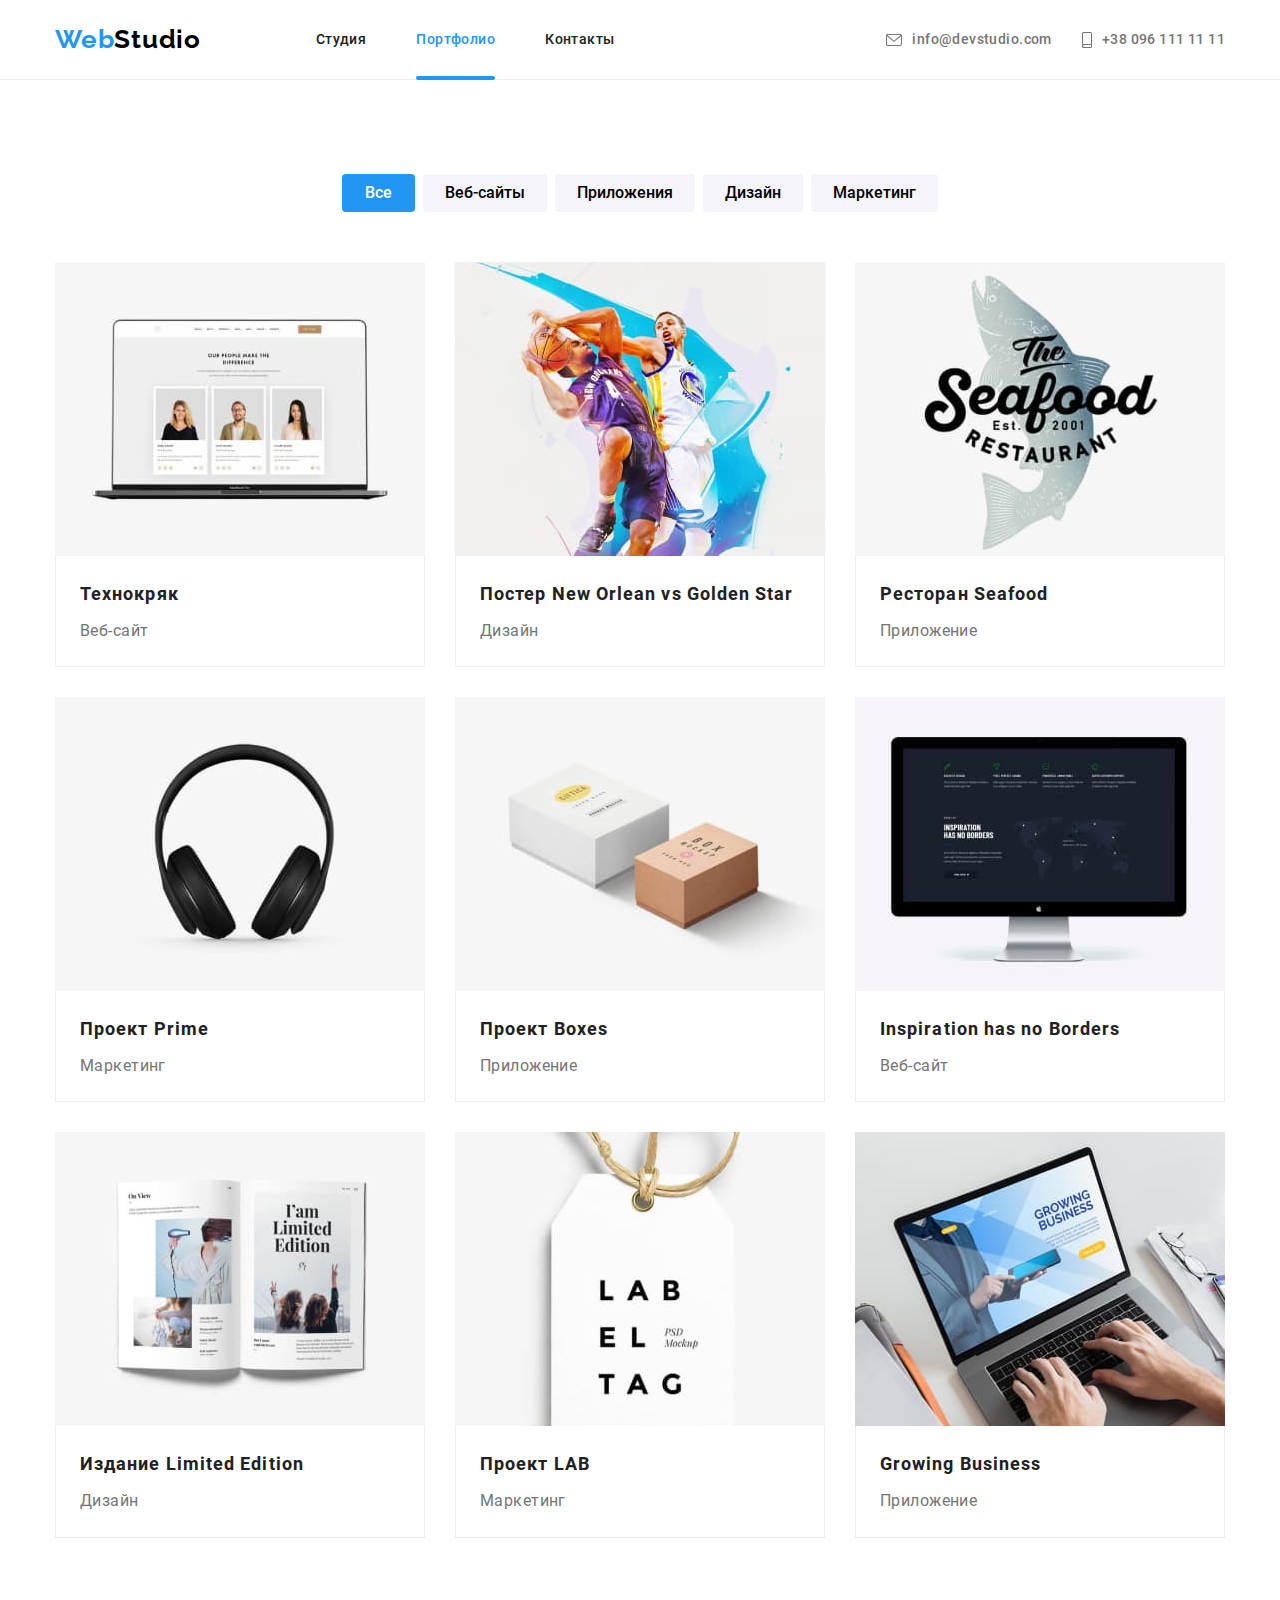
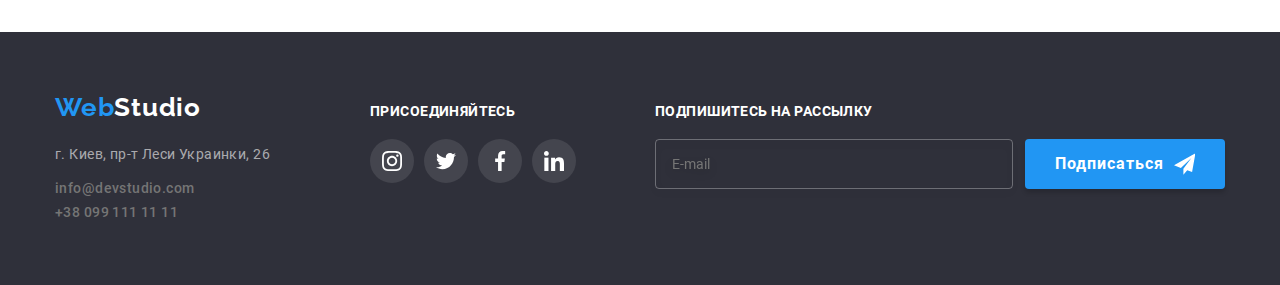
==== commit 4cebff4d: "repaired" ====
--- a/portfolio.html
+++ b/portfolio.html
@@ -72,7 +72,7 @@
             <div class="container">
                 <h1 class="visually-hidden" lang="ru">Портфолио</h1>
                 <ul class="portfolio__list list">
-                    <li class="portfolio__item"><button type="button" class="portfolio__btn">Все</button></li>
+                    <li class="portfolio__item"><button type="button" class="portfolio__btn  portfolio__btn--active">Все</button></li>
                     <li class="portfolio__item"><button type="button" class="portfolio__btn">Веб-сайты</button></li>
                     <li class="portfolio__item"><button type="button" class="portfolio__btn">Приложения</button></li>
                     <li class="portfolio__item"><button type="button" class="portfolio__btn">Дизайн</button></li>
--- a/css/main.min.css
+++ b/css/main.min.css
@@ -1 +1 @@
-@font-face{font-family:"Roboto";font-style:normal;font-weight:400;src:url("../fonts/roboto-v30-latin_cyrillic-regular.eot");src:local(""),url("../fonts/roboto-v30-latin_cyrillic-regular.eot?#iefix") format("embedded-opentype"),url("../fonts/roboto-v30-latin_cyrillic-regular.woff2") format("woff2"),url("../fonts/roboto-v30-latin_cyrillic-regular.woff") format("woff"),url("../fonts/roboto-v30-latin_cyrillic-regular.ttf") format("truetype"),url("../fonts/roboto-v30-latin_cyrillic-regular.svg#Roboto") format("svg")}@font-face{font-family:"Roboto";font-style:normal;font-weight:500;src:url("../fonts/roboto-v30-latin_cyrillic-500.eot");src:local(""),url("../fonts/roboto-v30-latin_cyrillic-500.eot?#iefix") format("embedded-opentype"),url("../fonts/roboto-v30-latin_cyrillic-500.woff2") format("woff2"),url("../fonts/roboto-v30-latin_cyrillic-500.woff") format("woff"),url("../fonts/roboto-v30-latin_cyrillic-500.ttf") format("truetype"),url("../fonts/roboto-v30-latin_cyrillic-500.svg#Roboto") format("svg")}@font-face{font-family:"Roboto";font-style:normal;font-weight:700;src:url("../fonts/roboto-v30-latin_cyrillic-700.eot");src:local(""),url("../fonts/roboto-v30-latin_cyrillic-700.eot?#iefix") format("embedded-opentype"),url("../fonts/roboto-v30-latin_cyrillic-700.woff2") format("woff2"),url("../fonts/roboto-v30-latin_cyrillic-700.woff") format("woff"),url("../fonts/roboto-v30-latin_cyrillic-700.ttf") format("truetype"),url("../fonts/roboto-v30-latin_cyrillic-700.svg#Roboto") format("svg")}@font-face{font-family:"Roboto";font-style:normal;font-weight:900;src:url("../fonts/roboto-v30-latin_cyrillic-900.eot");src:local(""),url("../fonts/roboto-v30-latin_cyrillic-900.eot?#iefix") format("embedded-opentype"),url("../fonts/roboto-v30-latin_cyrillic-900.woff2") format("woff2"),url("../fonts/roboto-v30-latin_cyrillic-900.woff") format("woff"),url("../fonts/roboto-v30-latin_cyrillic-900.ttf") format("truetype"),url("../fonts/roboto-v30-latin_cyrillic-900.svg#Roboto") format("svg")}@font-face{font-family:"Raleway";font-style:normal;font-weight:400;src:url("../fonts/raleway-v27-latin_cyrillic-regular.eot");src:local(""),url("../fonts/raleway-v27-latin_cyrillic-regular.eot?#iefix") format("embedded-opentype"),url("../fonts/raleway-v27-latin_cyrillic-regular.woff2") format("woff2"),url("../fonts/raleway-v27-latin_cyrillic-regular.woff") format("woff"),url("../fonts/raleway-v27-latin_cyrillic-regular.ttf") format("truetype"),url("../fonts/raleway-v27-latin_cyrillic-regular.svg#Raleway") format("svg")}@font-face{font-family:"Raleway";font-style:normal;font-weight:700;src:url("../fonts/raleway-v27-latin_cyrillic-700.eot");src:local(""),url("../fonts/raleway-v27-latin_cyrillic-700.eot?#iefix") format("embedded-opentype"),url("../fonts/raleway-v27-latin_cyrillic-700.woff2") format("woff2"),url("../fonts/raleway-v27-latin_cyrillic-700.woff") format("woff"),url("../fonts/raleway-v27-latin_cyrillic-700.ttf") format("truetype"),url("../fonts/raleway-v27-latin_cyrillic-700.svg#Raleway") format("svg")}:root{--primary-text-color: #757575;--title-text-color: #212121;--text-wh-color: #FFFFFF;--text-bl-color: #2196F3;--accent-color: #2196F3;--footer-contacts-color: rgba(255, 255, 255, 0.6);--primary-bg-color: #2196F3;--primary-bg-white-color: #FFFFFF;--primary-bg-grey-color: #2F303A;--primary-bg-btn-color: #F5F4FA;--typical-magrin: 50px}p,h1,h2,h3,h4,h5,h6{margin:0}ul{margin:0;padding-left:0}img{display:block;max-width:100%;height:auto}body{font-family:"Roboto","Oleo Script","sans-serif";font-size:14px;line-height:1.71;letter-spacing:.03em;background:var(--primary-bg-white-color);color:var(--primary-text-color)}a{text-decoration:none}.list{list-style:none;padding:0;margin:0}.container{width:1200px;padding-left:15px;padding-right:15px;margin:0 auto}.footer .container{display:flex;justify-content:center;align-items:flex-start}.visually-hidden{position:absolute;white-space:nowrap;width:1px;height:1px;overflow:hidden;border:0;padding:0;clip:rect(0 0 0 0);clip-path:inset(50%);margin:-1px}.is-hidden{opacity:0;visibility:hidden;pointer-events:none}.subscribe__btn{background:var(--accent-color);box-shadow:0px 4px 4px rgba(0,0,0,.15);border-radius:4px;width:200px;height:50px;line-height:1.88;font-size:16px;font-weight:700;align-items:center;text-align:center;letter-spacing:.06em;display:flex;padding:10px 30px;color:var(--text-wh-color);border:0;transition:background-color 250ms cubic-bezier(0.4, 0, 0.2, 1);cursor:pointer}.subscribe__btn:hover{background:#188ce8}.subscribe__input{background-color:rgba(0,0,0,0);width:358px;height:50px;border:1px solid rgba(255,255,255,.3);filter:drop-shadow(0px 4px 4px rgba(0, 0, 0, 0.15));border-radius:4px;color:var(--text-wh-color);padding:15px 16px;margin-right:12px;transition:border-color 250ms cubic-bezier(0.4, 0, 0.2, 1)}.subscribe__input:focus{outline:1px solid var(--primary-bg-white-color)}.subscribe__input:focus::placeholder{color:var(--text-wh-color)}.subscribe__icon{fill:#fff;margin-left:10px}.subscribe__form{display:flex;justify-content:center;align-items:center}.subscribe__wrap{margin-left:auto;margin-right:0}.section{padding:94px 0}.section__title{font-weight:700;font-size:36px;line-height:1.17;letter-spacing:.03em;color:var(--title-text-color);margin-bottom:50px;text-align:center}.work.section{padding-top:0}.logo{font-family:"Raleway","Oleo Script","sans";font-weight:700;font-size:26px;line-height:1.19;letter-spacing:.03em;margin-right:93px;color:var(--accent-color)}.logo--color-black{color:#000}.logo--color-white{color:var(--text-wh-color)}.logo__wrap{margin-right:70px}header .container{display:flex;align-items:center;justify-content:space-between}header{border-bottom:1px solid #ececec}.nav{display:flex;align-items:center;margin-right:250px}.nav__link{font-weight:500;color:var(--title-text-color);padding-top:32px;padding-bottom:32px;padding-top:32px;display:block;line-height:1.1;transition:color 250ms cubic-bezier(0.4, 0, 0.2, 1);position:relative}.nav__link:hover,.nav__link:focus{color:var(--accent-color)}.nav__link--current::after{position:absolute;bottom:-1px;left:0;content:"";width:100%;height:4px;background:currentColor;border-radius:2px}.nav__item:not(:last-child){margin-right:50px}.nav__link--current{color:var(--primary-bg-color)}.contact{display:flex}.contact--fonts{color:rgba(255,255,255,.6);font-style:normal;transition:color 250ms cubic-bezier(0.4, 0, 0.2, 1)}.contact--flex{display:flex;flex-direction:column}.contact__link{display:flex;align-items:center;transition:color 250ms cubic-bezier(0.4, 0, 0.2, 1);font-weight:500;color:var(--primary-text-color)}.contact__link:hover,.contact__link:focus{color:var(--text-bl-color)}.contact__icon{margin-right:10px;fill:#757575}.contact__link:hover .contact__icon__icon{fill:currentColor}.contact.list .contact__item:not(:last-child){margin-right:30px}.contact__item--margin{margin-top:20px;margin-bottom:10px}.footer{background-color:var(--primary-bg-grey-color);padding-top:60px;padding-bottom:60px}.soc__title{font-size:14px;line-height:1.14;text-transform:uppercase;color:var(--text-wh-color);font-weight:700;margin-bottom:20px;margin-top:12px}.soc__list.list{display:flex;justify-content:center;align-items:center;gap:10px}.soc__list--margin-top{margin-top:16px}.soc__item{display:flex;align-items:center;border-radius:50%;width:44px;height:44px}.soc__item--color-grey{background:rgba(255,255,255,.1)}.soc__link{display:flex;justify-content:center;align-items:center;width:100%;height:100%;border-radius:50%;transition:background-color 250ms cubic-bezier(0.4, 0, 0.2, 1)}.soc__icon--color-white{fill:#fff}.soc__icon--color-grey{fill:#afb1b8}.soc__link:hover,.soc__link:focus{background-color:var(--accent-color);border-radius:50%}.soc__link:hover .soc__icon,.soc__link:focus .soc__icon{fill:#fff}.hero{background-image:linear-gradient(rgba(47, 48, 58, 0.4), rgba(47, 48, 58, 0.4)),url(../images/background-hero.jpg);background-repeat:no-repeat;background-position:center;background-size:cover;padding-top:200px;padding-bottom:200px;text-align:center;max-width:1600px;margin:0 auto}.hero__title{font-weight:900;font-size:44px;line-height:1.36;letter-spacing:.06em;text-transform:uppercase;text-align:center;color:var(--primary-bg-white-color);max-width:696px;margin-bottom:30px;margin-left:auto;margin-right:auto}.btn:hover{background:#188ce8;box-shadow:0px 4px 4px rgba(0,0,0,.15)}.hero__btn{font-family:inherit;font-weight:700;font-size:16px;line-height:1.88;letter-spacing:.06em;color:var(--text-wh-color);background:var(--accent-color);box-shadow:0px 4px 4px rgba(0,0,0,.15);border-radius:4px;cursor:pointer;min-width:200px;height:50px;padding-left:32px;padding-right:32px;border:0;transition:background-color 250ms cubic-bezier(0.4, 0, 0.2, 1)}.close__btn{position:absolute;right:8px;top:8px;width:30px;height:30px;background:#fff;border:1px solid rgba(0,0,0,.1);border-radius:50%;display:flex;justify-content:center;align-items:center;cursor:pointer}.close__btn:hover{fill:var(--accent-color)}.modal__btn{font-family:inherit;font-size:16px;font-weight:700;line-height:1.88;letter-spacing:.06em;color:var(--text-wh-color);background:var(--accent-color);box-shadow:0px 4px 4px rgba(0,0,0,.15);border-radius:4px;cursor:pointer;width:200px;height:50px;padding-left:32px;padding-right:32px;border:0;transition:background-color 250ms cubic-bezier(0.4, 0, 0.2, 1);font-weight:700;display:block;margin:0 auto}.portfolio__btn{display:inline-block;font-family:inherit;font-weight:500;font-size:16px;line-height:1.62;min-width:73px;border:0;padding:6px 22px;background:#f5f4fa;border-radius:4px;transition:background-color 250ms cubic-bezier(0.4, 0, 0.2, 1),color 250ms cubic-bezier(0.4, 0, 0.2, 1),box-shadow 250ms cubic-bezier(0.4, 0, 0.2, 1)}.portfolio__btn:hover,.portfolio__btn:focus{font-weight:500;font-size:16px;line-height:1.62;color:var(--text-wh-color);background:var(--primary-bg-color);cursor:pointer;box-shadow:0px 3px 1px rgba(0,0,0,.1),0px 1px 2px rgba(0,0,0,.08),0px 2px 2px rgba(0,0,0,.12);border-radius:4px}.feature__list{display:flex;justify-content:center;gap:30px}.feature__wrap{display:flex;justify-content:center;align-items:center;background:#f5f4fa;border-radius:4px;height:120px;margin-bottom:30px}.feature__title{font-weight:700;font-size:14px;line-height:1.14;letter-spacing:.03em;text-transform:uppercase;color:var(--title-text-color);margin-bottom:10px}.feature__item{flex-basis:calc((100% - 90px)/4)}.work__list{text-align:center;display:flex}.work__item{flex-basis:calc((100% - 90px)/3)}.work__item:not(:last-child){margin-right:30px}.work__wrap{position:relative}.work__title{position:absolute;bottom:0;width:100%;padding:24px;display:flex;justify-content:center;align-content:center;line-height:1.14;font-weight:700;letter-spacing:.03em;text-transform:uppercase;color:var(--text-wh-color);background:rgba(47,48,58,.8)}.team{background-color:#f5f4fa}.team__list{display:flex;justify-content:center;text-align:center;margin-right:-30px}.team__item{flex-basis:calc((100% - 120px)/4);margin-right:30px;background-color:#fff;box-shadow:0px 1px 3px rgba(0,0,0,.12),0px 1px 1px rgba(0,0,0,.14),0px 2px 1px rgba(0,0,0,.2);border-radius:0px 0px 4px 4px}.team__item:not(:last-child){margin-right:30px}.team__title{font-weight:500;font-size:16px;line-height:1.19;letter-spacing:.03em;color:var(--title-text-color);margin-bottom:10px}.team__text{font-size:16px;line-height:1.19;letter-spacing:.03em}.team__wrap{padding-top:30px;padding-bottom:30px}.client__list{display:flex;gap:30px;flex-wrap:wrap}.client__link{display:flex;justify-content:center;align-items:center;border:1px solid #afb1b8;border-radius:4px;width:100%;height:100%;transition:border 250ms cubic-bezier(0.4, 0, 0.2, 1)}.client__link:hover,.client__link:focus{border:1px solid #2196f3;border-radius:4px}.client__icon{fill:#afb1b8;transition:fill 250ms cubic-bezier(0.4, 0, 0.2, 1)}.client__link:hover .client__icon{fill:var(--accent-color)}.client__item{flex-basis:calc((100% - 150px)/6);height:92px}.backdrop{position:fixed;top:0;width:100%;height:100%;background:rgba(0,0,0,.2);transition:opacity 250ms cubic-bezier(0.4, 0, 0.2, 1)}.backdrop.is-hidden .modal{transform:translate(-50%, -50%) scale(0)}.modal{position:absolute;left:50%;top:50%;transform:translate(-50%, -50%) scale(1);width:528px;min-height:581px;background:#fff;border-radius:4px;box-shadow:0px 1px 3px rgba(0,0,0,.12),0px 1px 1px rgba(0,0,0,.14),0px 2px 1px rgba(0,0,0,.2);transition:transform 250ms cubic-bezier(0.4, 0, 0.2, 1);padding:40px}.modal__title{font-weight:700;font-size:20px;line-height:1.15;text-align:center;letter-spacing:.03em;color:#212121;margin-bottom:12px}.modal__input{border:1px solid rgba(33,33,33,.2);border-radius:4px;width:100%;height:40px;background-color:rgba(0,0,0,0);padding:12px 42px}.modal__name{font-size:12px;line-height:1.16;letter-spacing:.01em;color:#757575;margin-bottom:4px}.modal__wrap{margin-bottom:10px;position:relative}.input__wrap{position:relative}.input__icon{position:absolute;left:12px;top:50%;transform:translateY(-50%)}.modal__input:focus,.modal__textarea:focus{outline:1px solid var(--accent-color)}.modal__input:focus+.input__icon{fill:var(--accent-color)}.modal__textarea{border:1px solid rgba(33,33,33,.2);border-radius:4px;width:100%;height:120px;background-color:rgba(0,0,0,0);margin-bottom:10px;resize:none;padding:12px 16px}.modal__textarea::placeholder{font-size:12px;line-height:14px;letter-spacing:.01em;color:rgba(117,117,117,.5)}.modal__check-link{color:var(--text-bl-color);text-decoration:underline}.modal__check-text{margin-bottom:30px;display:flex;align-items:center}.modal__check-text span{width:16px;height:15px;border:2px solid #212121;border-radius:4px;margin-right:8px;display:flex;justify-content:center;align-items:center;border-radius:2px}.modal__check{position:absolute;opacity:0}.modal__check-icon{fill:rgba(0,0,0,0)}.modal__check:checked+.modal__check-text .modal__check-icon{fill:#fff}.modal__check:focus+.modal__check-text span{border-color:var(--accent-color)}.modal__check-link:hover{text-decoration:none}.modal__check:checked+.modal__check-text span{background-color:var(--accent-color);border:0}.portfolio__list{display:flex;justify-content:center;align-content:center;margin-bottom:50px}.portfolio__item:not(:last-child){margin-right:8px}.project__list{display:flex;flex-wrap:wrap;gap:30px}.project__item{flex-basis:calc((100% - 90px)/3);transition:box-shadow 250ms cubic-bezier(0.4, 0, 0.2, 1)}.project__link:hover,.project__link:focus{display:block;box-shadow:0px 1px 1px rgba(0,0,0,.12),0px 4px 4px rgba(0,0,0,.06),1px 4px 6px rgba(0,0,0,.16)}.project__thumb{position:relative;overflow:hidden}.background__text{position:absolute;top:0;transform:translateY(100%);transition:transform 250ms cubic-bezier(0.4, 0, 0.2, 1);height:100%;color:var(--text-wh-color);font-size:18px;line-height:1.55;padding-left:24px;padding-right:24px;background:rgba(33,150,243,.9);display:flex;justify-content:center;align-items:center}.project__link:hover .background__text,.project__link:focus .background__text{transform:translateY(0)}.project-wrap__container{padding:20px 24px;border:1px solid #eee;border-top:0;min-width:370px}.project-wrap__title{font-weight:700;font-size:18px;line-height:2;letter-spacing:.06em;color:var(--title-text-color);margin-bottom:4px}.project-wrap__text{font-size:16px;line-height:1.88;color:var(--primary-text-color)}/*# sourceMappingURL=main.min.css.map */+@font-face{font-family:"Roboto";font-style:normal;font-weight:400;src:url("../fonts/roboto-v30-latin_cyrillic-regular.eot");src:local(""),url("../fonts/roboto-v30-latin_cyrillic-regular.eot?#iefix") format("embedded-opentype"),url("../fonts/roboto-v30-latin_cyrillic-regular.woff2") format("woff2"),url("../fonts/roboto-v30-latin_cyrillic-regular.woff") format("woff"),url("../fonts/roboto-v30-latin_cyrillic-regular.ttf") format("truetype"),url("../fonts/roboto-v30-latin_cyrillic-regular.svg#Roboto") format("svg")}@font-face{font-family:"Roboto";font-style:normal;font-weight:500;src:url("../fonts/roboto-v30-latin_cyrillic-500.eot");src:local(""),url("../fonts/roboto-v30-latin_cyrillic-500.eot?#iefix") format("embedded-opentype"),url("../fonts/roboto-v30-latin_cyrillic-500.woff2") format("woff2"),url("../fonts/roboto-v30-latin_cyrillic-500.woff") format("woff"),url("../fonts/roboto-v30-latin_cyrillic-500.ttf") format("truetype"),url("../fonts/roboto-v30-latin_cyrillic-500.svg#Roboto") format("svg")}@font-face{font-family:"Roboto";font-style:normal;font-weight:700;src:url("../fonts/roboto-v30-latin_cyrillic-700.eot");src:local(""),url("../fonts/roboto-v30-latin_cyrillic-700.eot?#iefix") format("embedded-opentype"),url("../fonts/roboto-v30-latin_cyrillic-700.woff2") format("woff2"),url("../fonts/roboto-v30-latin_cyrillic-700.woff") format("woff"),url("../fonts/roboto-v30-latin_cyrillic-700.ttf") format("truetype"),url("../fonts/roboto-v30-latin_cyrillic-700.svg#Roboto") format("svg")}@font-face{font-family:"Roboto";font-style:normal;font-weight:900;src:url("../fonts/roboto-v30-latin_cyrillic-900.eot");src:local(""),url("../fonts/roboto-v30-latin_cyrillic-900.eot?#iefix") format("embedded-opentype"),url("../fonts/roboto-v30-latin_cyrillic-900.woff2") format("woff2"),url("../fonts/roboto-v30-latin_cyrillic-900.woff") format("woff"),url("../fonts/roboto-v30-latin_cyrillic-900.ttf") format("truetype"),url("../fonts/roboto-v30-latin_cyrillic-900.svg#Roboto") format("svg")}@font-face{font-family:"Raleway";font-style:normal;font-weight:400;src:url("../fonts/raleway-v27-latin_cyrillic-regular.eot");src:local(""),url("../fonts/raleway-v27-latin_cyrillic-regular.eot?#iefix") format("embedded-opentype"),url("../fonts/raleway-v27-latin_cyrillic-regular.woff2") format("woff2"),url("../fonts/raleway-v27-latin_cyrillic-regular.woff") format("woff"),url("../fonts/raleway-v27-latin_cyrillic-regular.ttf") format("truetype"),url("../fonts/raleway-v27-latin_cyrillic-regular.svg#Raleway") format("svg")}@font-face{font-family:"Raleway";font-style:normal;font-weight:700;src:url("../fonts/raleway-v27-latin_cyrillic-700.eot");src:local(""),url("../fonts/raleway-v27-latin_cyrillic-700.eot?#iefix") format("embedded-opentype"),url("../fonts/raleway-v27-latin_cyrillic-700.woff2") format("woff2"),url("../fonts/raleway-v27-latin_cyrillic-700.woff") format("woff"),url("../fonts/raleway-v27-latin_cyrillic-700.ttf") format("truetype"),url("../fonts/raleway-v27-latin_cyrillic-700.svg#Raleway") format("svg")}:root{--primary-text-color: #757575;--title-text-color: #212121;--text-wh-color: #FFFFFF;--text-bl-color: #2196F3;--accent-color: #2196F3;--footer-contacts-color: rgba(255, 255, 255, 0.6);--primary-bg-color: #2196F3;--primary-bg-white-color: #FFFFFF;--primary-bg-grey-color: #2F303A;--primary-bg-btn-color: #F5F4FA;--typical-magrin: 50px}.section{padding-top:94px;padding-bottom:94px}p,h1,h2,h3,h4,h5,h6{margin:0}ul{margin:0;padding-left:0}img{display:block;max-width:100%;height:auto}body{font-family:"Roboto","Oleo Script","sans-serif";background:var(--primary-bg-white-color);color:var(--primary-text-color);font-size:14px;line-height:1.71;letter-spacing:.03em}a{text-decoration:none}.list{list-style:none;padding:0;margin:0}.container{width:1200px;padding-left:15px;padding-right:15px;margin:0 auto}.footer .container{display:flex;justify-content:center;align-items:flex-start}.visually-hidden{position:absolute;white-space:nowrap;width:1px;height:1px;overflow:hidden;border:0;padding:0;clip:rect(0 0 0 0);clip-path:inset(50%);margin:-1px}.is-hidden{opacity:0;visibility:hidden;pointer-events:none}.subscribe__btn{background:var(--accent-color);box-shadow:0px 4px 4px rgba(0,0,0,.15);border-radius:4px;width:200px;height:50px;align-items:center;text-align:center;display:flex;padding:10px 30px;color:var(--text-wh-color);border:0;transition:background-color 250ms cubic-bezier(0.4, 0, 0.2, 1);font-weight:700;font-size:16px;line-height:1.88;letter-spacing:.06em;cursor:pointer}.subscribe__btn:hover{background:#188ce8}.subscribe__input{background-color:rgba(0,0,0,0);width:358px;height:50px;border:1px solid rgba(255,255,255,.3);filter:drop-shadow(0px 4px 4px rgba(0, 0, 0, 0.15));border-radius:4px;color:var(--text-wh-color);padding:15px 16px;margin-right:12px;transition:border-color 250ms cubic-bezier(0.4, 0, 0.2, 1)}.subscribe__input:focus{outline:1px solid var(--primary-bg-white-color)}.subscribe__input:focus::placeholder{color:var(--text-wh-color)}.subscribe__icon{fill:#fff;margin-left:10px}.subscribe__form{display:flex;justify-content:center;align-items:center}.subscribe__wrap{margin-left:auto;margin-right:0}.section{padding-left:0;padding-right:0}.section__title{color:var(--title-text-color);margin-bottom:50px;text-align:center;font-weight:700;font-size:36px;line-height:1.17;letter-spacing:.03em}.work.section{padding-top:0}.logo{font-weight:700;font-size:26px;line-height:1.19;letter-spacing:.03em;font-family:Raleway,sans-serif;margin-right:93px;color:var(--accent-color)}.logo--color-black{color:#000}.logo--color-white{color:var(--text-wh-color)}.logo__wrap{margin-right:70px}header .container{display:flex;align-items:center;justify-content:space-between}header{border-bottom:1px solid #ececec}.nav{display:flex;align-items:center;margin-right:250px}.nav__link{font-weight:500;color:var(--title-text-color);padding-top:32px;padding-bottom:32px;padding-top:32px;display:block;line-height:1.1;transition:color 250ms cubic-bezier(0.4, 0, 0.2, 1);position:relative}.nav__link:hover,.nav__link:focus{color:var(--accent-color)}.nav__link--current::after{position:absolute;bottom:-1px;left:0;content:"";width:100%;height:4px;background:currentColor;border-radius:2px}.nav__item:not(:last-child){margin-right:50px}.nav__link--current{color:var(--primary-bg-color)}.contact{display:flex}.contact--fonts{color:rgba(255,255,255,.6);font-style:normal;transition:color 250ms cubic-bezier(0.4, 0, 0.2, 1)}.contact--flex{display:flex;flex-direction:column}.contact__link{display:flex;align-items:center;transition:color 250ms cubic-bezier(0.4, 0, 0.2, 1);font-weight:500;color:var(--primary-text-color)}.contact__link:hover,.contact__link:focus{color:var(--text-bl-color)}.contact__icon{margin-right:10px;fill:#757575}.contact__link:hover .contact__icon{fill:currentColor}.contact.list .contact__item:not(:last-child){margin-right:30px}.contact__item--margin{margin-top:20px;margin-bottom:10px}.footer{background-color:var(--primary-bg-grey-color);padding-top:60px;padding-bottom:60px}.soc__title{text-transform:uppercase;color:var(--text-wh-color);margin-bottom:20px;margin-top:12px;font-weight:700;font-size:14px;line-height:1.14}.soc__list.list{display:flex;justify-content:center;align-items:center;gap:10px}.soc__list--margin-top{margin-top:16px}.soc__item{display:flex;align-items:center;border-radius:50%;width:44px;height:44px}.soc__item--color-grey{background:rgba(255,255,255,.1)}.soc__link{display:flex;justify-content:center;align-items:center;width:100%;height:100%;border-radius:50%;transition:background-color 250ms cubic-bezier(0.4, 0, 0.2, 1)}.soc__icon--color-white{fill:#fff}.soc__icon--color-grey{fill:#afb1b8}.soc__link:hover,.soc__link:focus{background-color:var(--accent-color);border-radius:50%}.soc__link:hover .soc__icon,.soc__link:focus .soc__icon{fill:#fff}.hero{background-image:linear-gradient(rgba(47, 48, 58, 0.4), rgba(47, 48, 58, 0.4)),url(../images/background-hero.jpg);background-repeat:no-repeat;background-position:center;background-size:cover;padding-top:200px;padding-bottom:200px;text-align:center;max-width:1600px;margin:0 auto}.hero__title{text-transform:uppercase;text-align:center;color:var(--primary-bg-white-color);max-width:696px;margin-bottom:30px;margin-left:auto;margin-right:auto;font-weight:900;font-size:44px;line-height:1.36;letter-spacing:.06em}.btn:hover{background:#188ce8;box-shadow:0px 4px 4px rgba(0,0,0,.15)}.hero__btn{font-family:Roboto,sans-serif;color:var(--text-wh-color);background:var(--accent-color);box-shadow:0px 4px 4px rgba(0,0,0,.15);border-radius:4px;cursor:pointer;min-width:200px;height:50px;padding-left:32px;padding-right:32px;border:0;transition:background-color 250ms cubic-bezier(0.4, 0, 0.2, 1);font-weight:700;font-size:16px;line-height:1.88;letter-spacing:.06em}.close__btn{position:absolute;right:8px;top:8px;width:30px;height:30px;background:#fff;border:1px solid rgba(0,0,0,.1);border-radius:50%;cursor:pointer;display:flex;justify-content:center;align-items:center}.close__btn:hover{fill:var(--accent-color)}.modal__btn{font-family:Roboto,sans-serif;color:var(--text-wh-color);background:var(--accent-color);box-shadow:0px 4px 4px rgba(0,0,0,.15);border-radius:4px;cursor:pointer;width:200px;height:50px;padding-left:32px;padding-right:32px;border:0;transition:background-color 250ms cubic-bezier(0.4, 0, 0.2, 1);font-weight:700;display:block;margin:0 auto;font-weight:700;font-size:16px;line-height:1.88;letter-spacing:.06em}.portfolio__btn{display:inline-block;font-family:Roboto,sans-serif;min-width:73px;border:0;padding:6px 22px;background:#f5f4fa;border-radius:4px;transition:background-color 250ms cubic-bezier(0.4, 0, 0.2, 1),color 250ms cubic-bezier(0.4, 0, 0.2, 1),box-shadow 250ms cubic-bezier(0.4, 0, 0.2, 1);font-weight:500;font-size:16px;line-height:1.62}.portfolio__btn:hover,.portfolio__btn:focus{color:var(--text-wh-color);background:var(--primary-bg-color);cursor:pointer;box-shadow:0px 3px 1px rgba(0,0,0,.1),0px 1px 2px rgba(0,0,0,.08),0px 2px 2px rgba(0,0,0,.12);border-radius:4px;font-weight:500;font-size:16px;line-height:1.62}.portfolio__btn--active{color:var(--text-wh-color);background:var(--primary-bg-color)}.feature__list{gap:30px;display:flex;justify-content:center}.feature__wrap{background:#f5f4fa;border-radius:4px;height:120px;margin-bottom:30px;display:flex;justify-content:center;align-items:center}.feature__title{text-transform:uppercase;color:var(--title-text-color);margin-bottom:10px;font-weight:700;font-size:14px;line-height:1.14;letter-spacing:.03em}.feature__item{flex-basis:calc((100% - 90px)/4)}.work__list{text-align:center;display:flex}.work__item{flex-basis:calc((100% - 90px)/3)}.work__item:not(:last-child){margin-right:30px}.work__wrap{position:relative}.work__title{position:absolute;bottom:0;width:100%;padding:24px;display:flex;justify-content:center;align-content:center;text-transform:uppercase;color:var(--text-wh-color);background:rgba(47,48,58,.8);font-weight:700;line-height:1.14;letter-spacing:.03em}.team{background-color:#f5f4fa}.team__list{display:flex;justify-content:center;text-align:center;margin-right:-30px}.team__item{flex-basis:calc((100% - 120px)/4);margin-right:30px;background-color:#fff;box-shadow:0px 1px 3px rgba(0,0,0,.12),0px 1px 1px rgba(0,0,0,.14),0px 2px 1px rgba(0,0,0,.2);border-radius:0px 0px 4px 4px}.team__item:not(:last-child){margin-right:30px}.team__title{font-weight:500;font-size:16px;line-height:1.19;letter-spacing:.03em;color:var(--title-text-color);margin-bottom:10px}.team__text{font-size:16px;line-height:1.19;letter-spacing:.03em}.team__wrap{padding-top:30px;padding-bottom:30px}.client__list{display:flex;gap:30px;flex-wrap:wrap}.client__link{border:1px solid #afb1b8;border-radius:4px;width:100%;height:100%;transition:border 250ms cubic-bezier(0.4, 0, 0.2, 1);display:flex;justify-content:center;align-items:center}.client__link:hover,.client__link:focus{border:1px solid #2196f3;border-radius:4px}.client__icon{fill:#afb1b8;transition:fill 250ms cubic-bezier(0.4, 0, 0.2, 1)}.client__link:hover .client__icon{fill:var(--accent-color)}.client__item{flex-basis:calc((100% - 150px)/6);height:92px}.backdrop{position:fixed;top:0;width:100%;height:100%;background:rgba(0,0,0,.2);transition:opacity 250ms cubic-bezier(0.4, 0, 0.2, 1)}.backdrop.is-hidden .modal{transform:translate(-50%, -50%) scale(0)}.modal{position:absolute;left:50%;top:50%;transform:translate(-50%, -50%) scale(1);width:528px;min-height:581px;background:#fff;border-radius:4px;box-shadow:0px 1px 3px rgba(0,0,0,.12),0px 1px 1px rgba(0,0,0,.14),0px 2px 1px rgba(0,0,0,.2);transition:transform 250ms cubic-bezier(0.4, 0, 0.2, 1);padding:40px}.modal__title{font-weight:700;font-size:20px;line-height:1.15;text-align:center;letter-spacing:.03em;color:#212121;margin-bottom:12px}.modal__input{border:1px solid rgba(33,33,33,.2);border-radius:4px;width:100%;height:40px;background-color:rgba(0,0,0,0);padding:12px 42px}.modal__name{font-size:12px;line-height:1.16;letter-spacing:.01em;color:#757575;margin-bottom:4px}.modal__wrap{margin-bottom:10px;position:relative}.input__wrap{position:relative}.input__icon{position:absolute;left:12px;top:50%;transform:translateY(-50%)}.modal__input:focus,.modal__textarea:focus{outline:1px solid var(--accent-color)}.modal__input:focus+.input__icon{fill:var(--accent-color)}.modal__textarea{border:1px solid rgba(33,33,33,.2);border-radius:4px;width:100%;height:120px;background-color:rgba(0,0,0,0);margin-bottom:10px;resize:none;padding:12px 16px}.modal__textarea::placeholder{font-size:12px;line-height:1.16;letter-spacing:.01em;color:rgba(117,117,117,.5)}.modal__check-link{color:var(--text-bl-color);text-decoration:underline}.modal__check-text{margin-bottom:30px;display:flex;align-items:center}.modal__check-text span{width:16px;height:15px;border:2px solid #212121;border-radius:4px;margin-right:8px;display:flex;justify-content:center;align-items:center;border-radius:2px}.modal__check{position:absolute;opacity:0}.modal__check-icon{fill:rgba(0,0,0,0)}.modal__check:checked+.modal__check-text .modal__check-icon{fill:#fff}.modal__check:focus+.modal__check-text span{border-color:var(--accent-color)}.modal__check-link:hover{text-decoration:none}.modal__check:checked+.modal__check-text span{background-color:var(--accent-color);border:0}.portfolio__list{display:flex;justify-content:center;align-content:center;margin-bottom:50px}.portfolio__item:not(:last-child){margin-right:8px}.project__list{display:flex;flex-wrap:wrap;gap:30px}.project__item{flex-basis:calc((100% - 90px)/3);transition:box-shadow 250ms cubic-bezier(0.4, 0, 0.2, 1)}.project__link:hover,.project__link:focus{display:block;box-shadow:0px 1px 1px rgba(0,0,0,.12),0px 4px 4px rgba(0,0,0,.06),1px 4px 6px rgba(0,0,0,.16)}.project__thumb{position:relative;overflow:hidden}.background__text{position:absolute;top:0;transform:translateY(100%);transition:transform 250ms cubic-bezier(0.4, 0, 0.2, 1);height:100%;color:var(--text-wh-color);padding-left:24px;padding-right:24px;background:rgba(33,150,243,.9);display:flex;justify-content:center;align-items:center;font-size:18px;line-height:1.55}.project__link:hover .background__text,.project__link:focus .background__text{transform:translateY(0)}.project-wrap__container{padding:20px 24px;border:1px solid #eee;border-top:0;min-width:370px}.project-wrap__title{color:var(--title-text-color);margin-bottom:4px;font-weight:700;font-size:18px;line-height:2;letter-spacing:.06em}.project-wrap__text{color:var(--primary-text-color);font-size:16px;line-height:1.88}/*# sourceMappingURL=main.min.css.map */